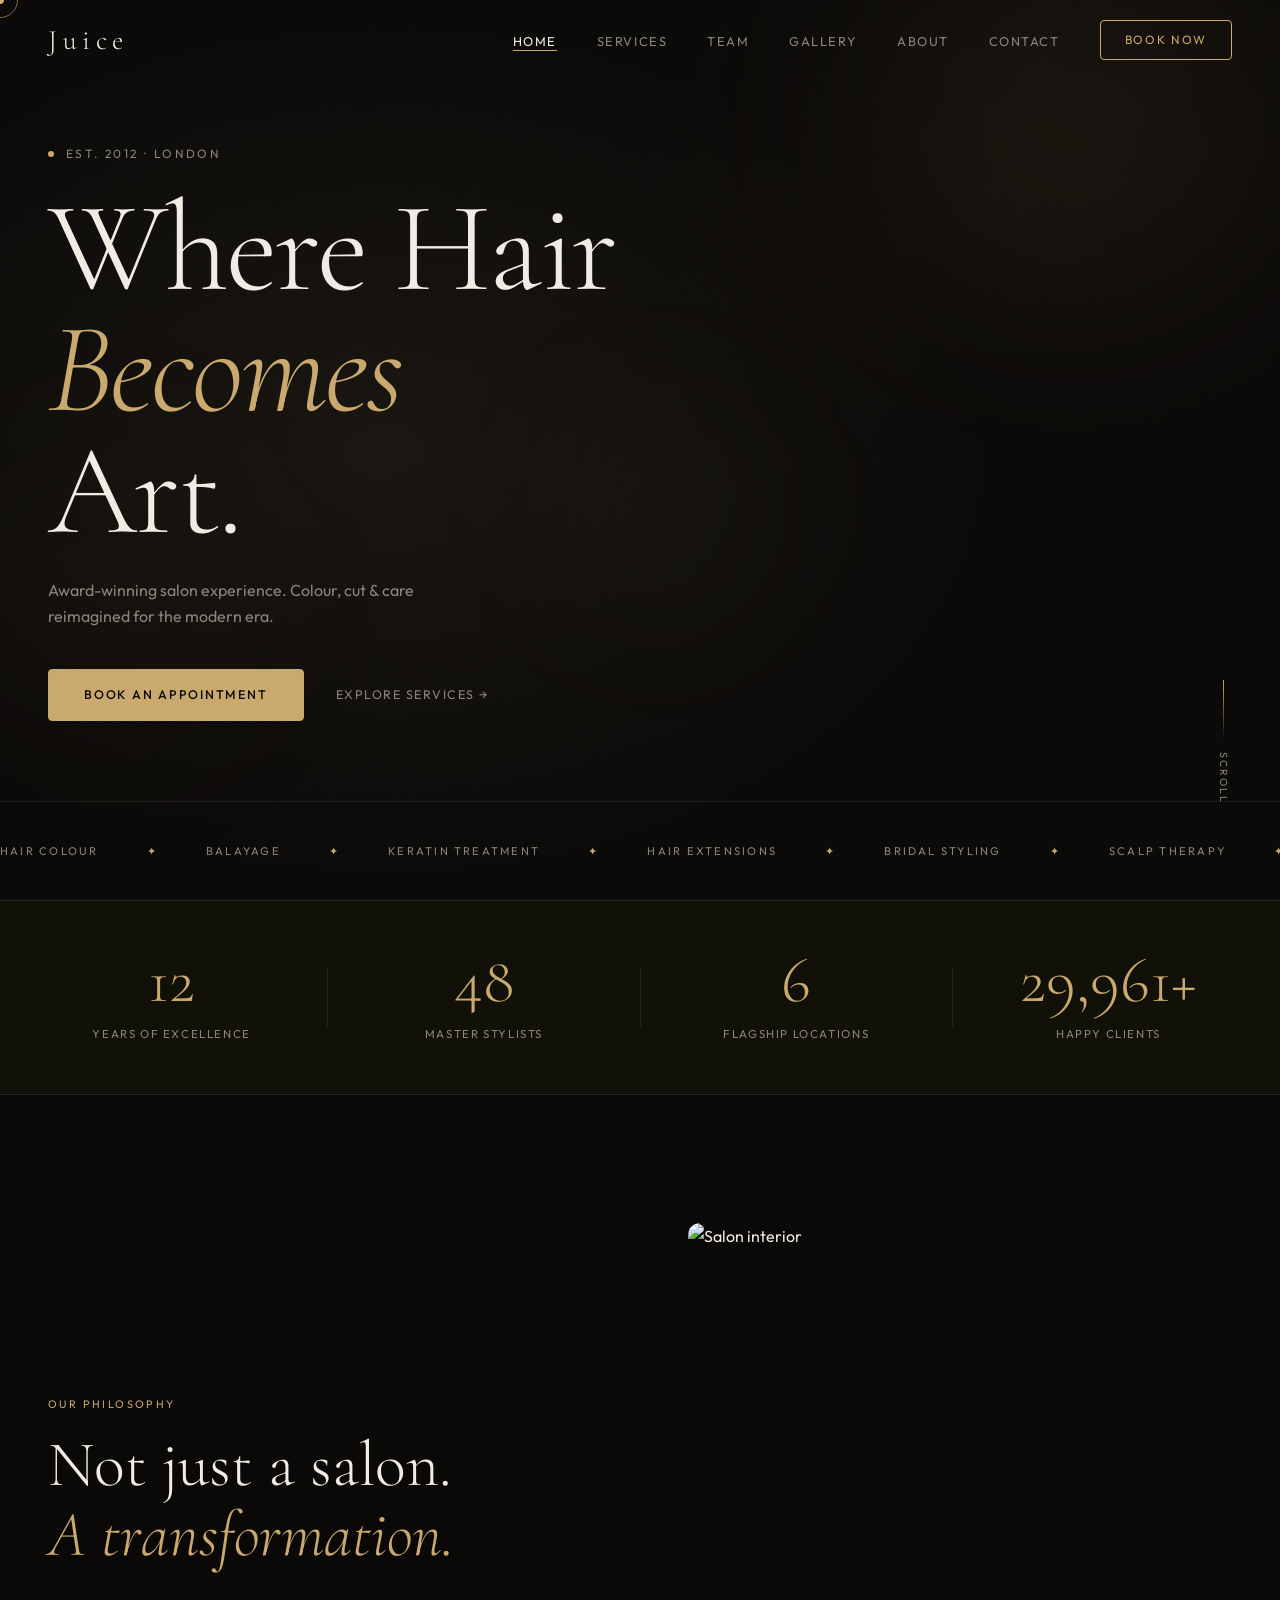
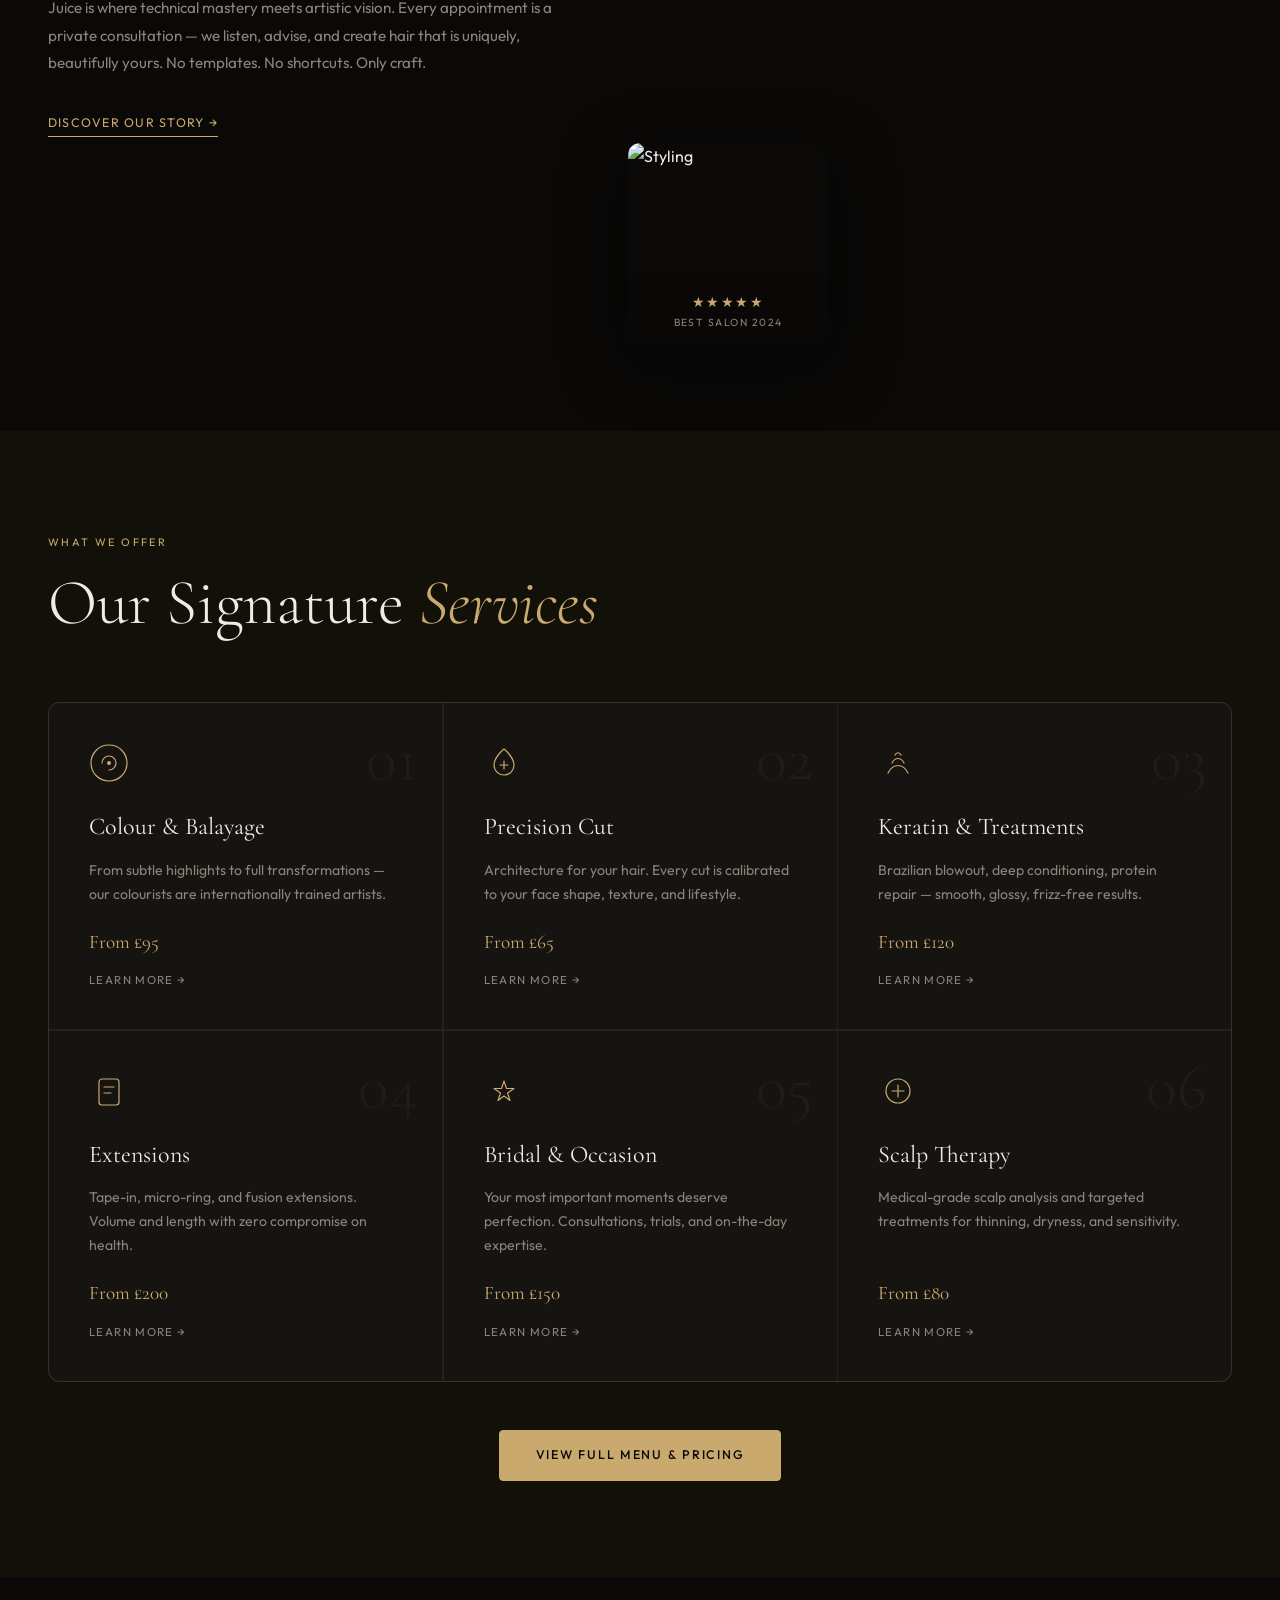
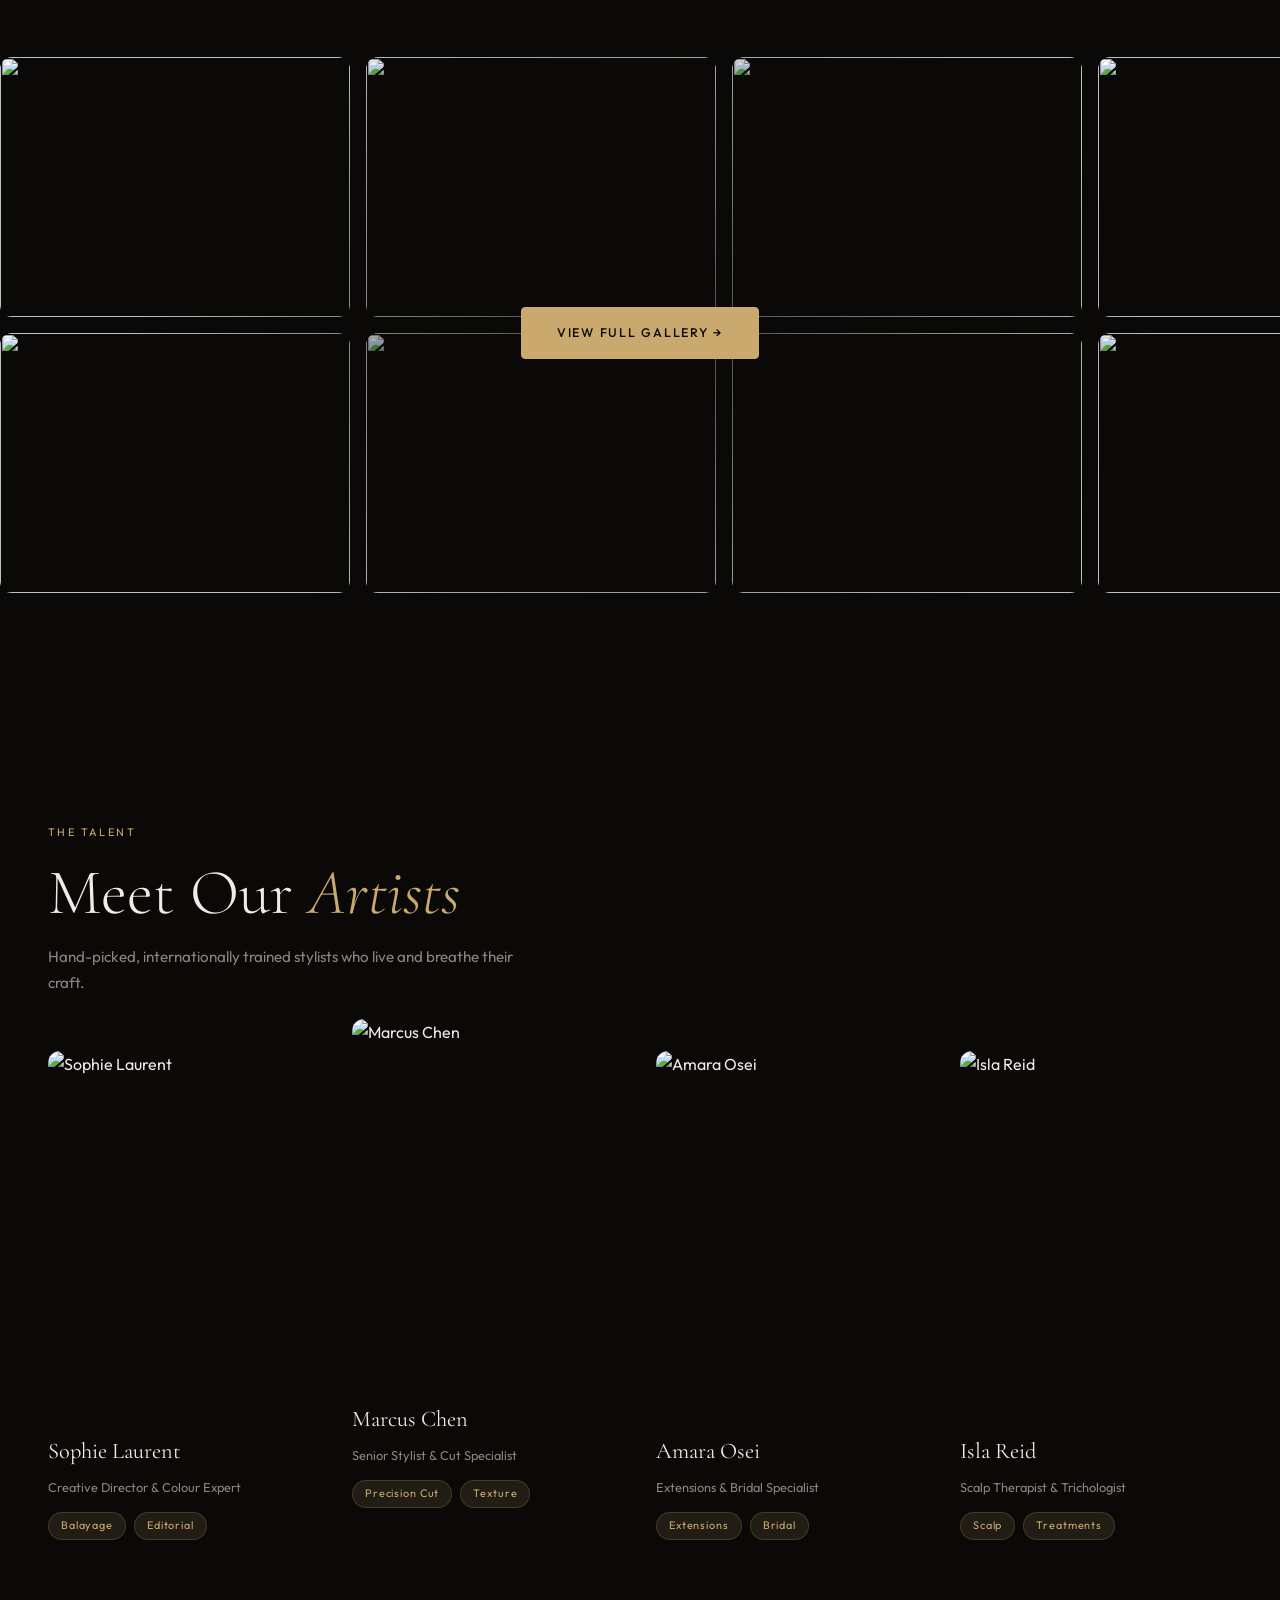
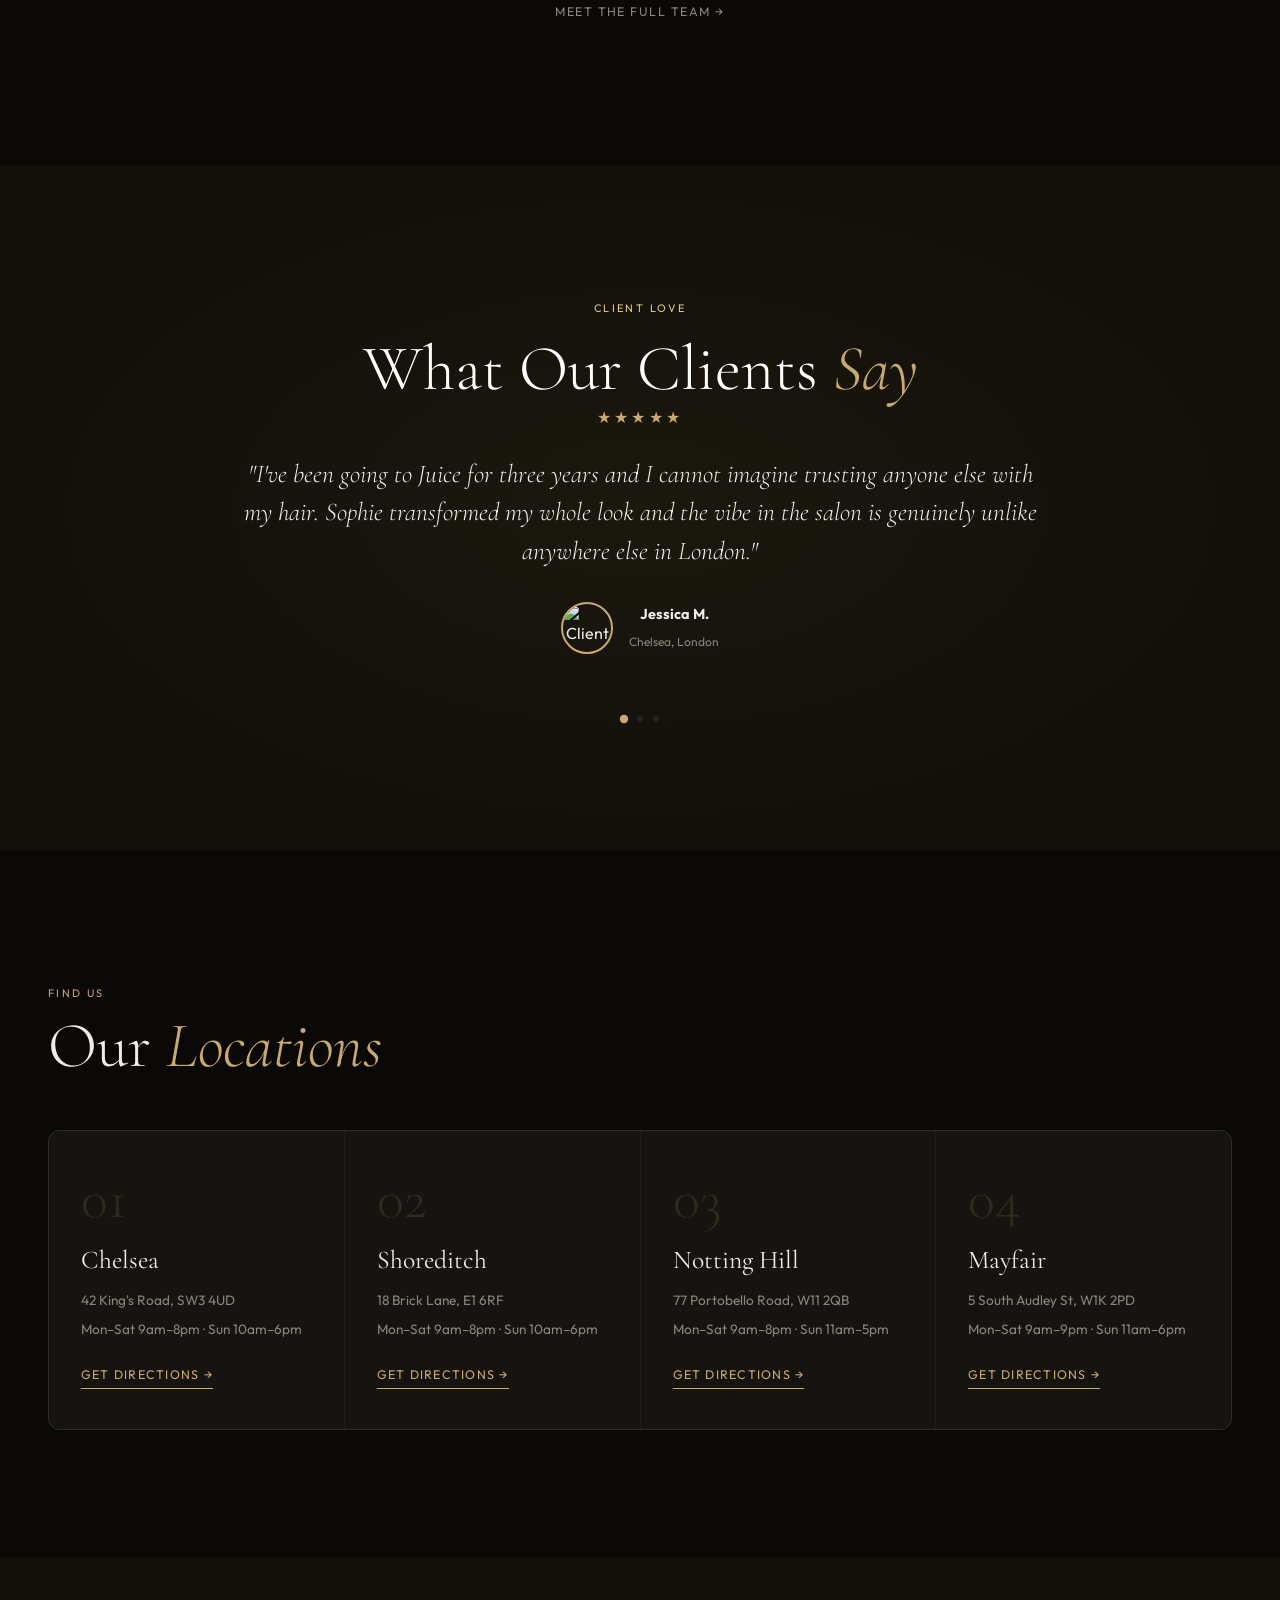
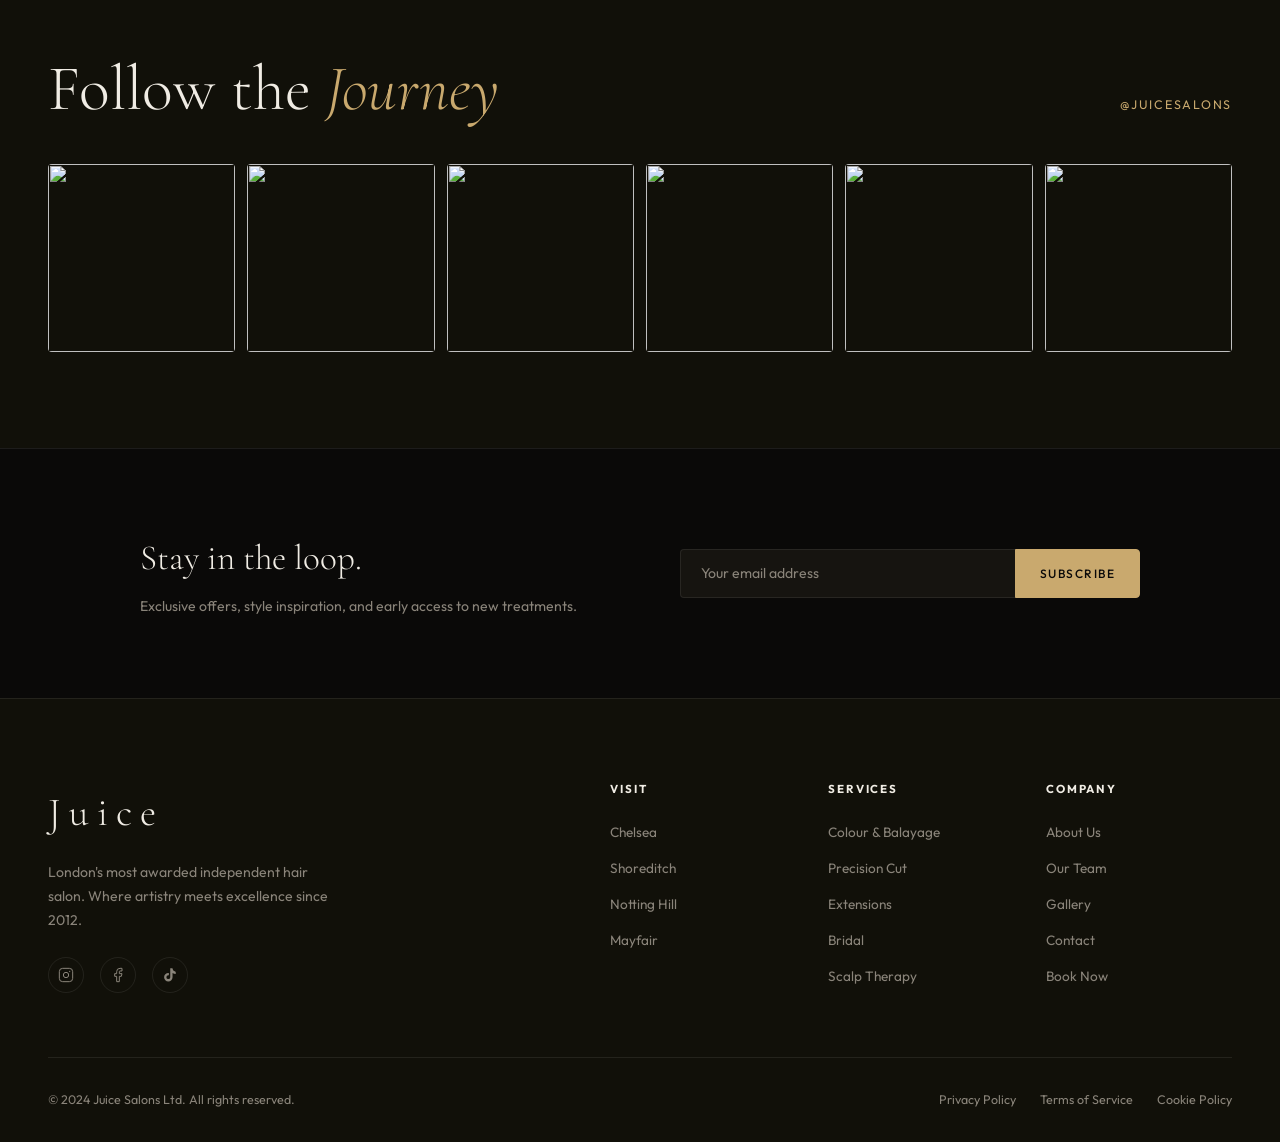
==== pages/Index.html @ b7be8efa "first commit" ====
<!DOCTYPE html>
<html lang="en">
<head>
  <meta charset="UTF-8" />
  <meta name="viewport" content="width=device-width, initial-scale=1.0" />
  <title>Juice — Luxury Hair & Beauty Salon</title>
  <link rel="stylesheet" href="css/style.css" />
  <link rel="preconnect" href="https://fonts.googleapis.com" />
  <link rel="preconnect" href="https://fonts.gstatic.com" crossorigin />
  <link href="https://fonts.googleapis.com/css2?family=Cormorant+Garamond:ital,wght@0,300;0,400;0,500;0,600;1,300;1,400&family=Outfit:wght@200;300;400;500;600&display=swap" rel="stylesheet" />
</head>
<body>

  <!-- CURSOR -->
  <div class="cursor" id="cursor"></div>
  <div class="cursor-follower" id="cursorFollower"></div>

  <!-- PRELOADER -->
  <div class="preloader" id="preloader">
    <div class="preloader-inner">
      <svg viewBox="0 0 200 60" class="preloader-logo">
        <text x="10" y="48" font-family="Cormorant Garamond" font-size="52" font-weight="300" fill="white">Juice</text>
      </svg>
      <div class="preloader-bar"><div class="preloader-fill" id="preloaderFill"></div></div>
    </div>
  </div>

  <!-- NAV -->
  <nav class="nav" id="nav">
    <a href="index.html" class="nav-logo">Juice</a>
    <ul class="nav-links">
      <li><a href="index.html" class="nav-link active">Home</a></li>
      <li><a href="pages/services.html" class="nav-link">Services</a></li>
      <li><a href="pages/team.html" class="nav-link">Team</a></li>
      <li><a href="pages/gallery.html" class="nav-link">Gallery</a></li>
      <li><a href="pages/about.html" class="nav-link">About</a></li>
      <li><a href="pages/contact.html" class="nav-link">Contact</a></li>
    </ul>
    <a href="pages/booking.html" class="nav-cta">Book Now</a>
    <button class="nav-burger" id="navBurger" aria-label="Menu">
      <span></span><span></span><span></span>
    </button>
  </nav>

  <!-- MOBILE MENU -->
  <div class="mobile-menu" id="mobileMenu">
    <div class="mobile-menu-inner">
      <ul>
        <li><a href="index.html">Home</a></li>
        <li><a href="pages/services.html">Services</a></li>
        <li><a href="pages/team.html">Team</a></li>
        <li><a href="pages/gallery.html">Gallery</a></li>
        <li><a href="pages/about.html">About</a></li>
        <li><a href="pages/contact.html">Contact</a></li>
        <li><a href="pages/booking.html" class="mobile-cta">Book Now</a></li>
      </ul>
      <div class="mobile-menu-footer">
        <p>@Juicesalons</p>
        <div class="mobile-socials">
          <a href="#">IG</a><a href="#">FB</a><a href="#">TK</a>
        </div>
      </div>
    </div>
  </div>

  <!-- HERO -->
  <section class="hero" id="hero">
    <div class="hero-bg">
      <div class="hero-gradient"></div>
      <div class="hero-grain"></div>
      <!-- Animated abstract shapes -->
      <div class="hero-shape s1"></div>
      <div class="hero-shape s2"></div>
      <div class="hero-shape s3"></div>
    </div>

    <div class="hero-content">
      <div class="hero-eyebrow">
        <span class="hero-dot"></span>
        <span>Est. 2012 · London</span>
      </div>
      <h1 class="hero-title">
        <span class="hero-line">Where Hair</span>
        <span class="hero-line italic">Becomes</span>
        <span class="hero-line">Art.</span>
      </h1>
      <p class="hero-sub">Award-winning salon experience. Colour, cut & care reimagined for the modern era.</p>
      <div class="hero-actions">
        <a href="pages/booking.html" class="btn-primary">Book an Appointment</a>
        <a href="pages/services.html" class="btn-ghost">Explore Services →</a>
      </div>
    </div>

    <div class="hero-ticker">
      <div class="ticker-track">
        <span>HAIR COLOUR</span><span class="ticker-dot">✦</span>
        <span>BALAYAGE</span><span class="ticker-dot">✦</span>
        <span>KERATIN TREATMENT</span><span class="ticker-dot">✦</span>
        <span>HAIR EXTENSIONS</span><span class="ticker-dot">✦</span>
        <span>BRIDAL STYLING</span><span class="ticker-dot">✦</span>
        <span>SCALP THERAPY</span><span class="ticker-dot">✦</span>
        <span>PRECISION CUT</span><span class="ticker-dot">✦</span>
        <span>HAIR COLOUR</span><span class="ticker-dot">✦</span>
        <span>BALAYAGE</span><span class="ticker-dot">✦</span>
        <span>KERATIN TREATMENT</span><span class="ticker-dot">✦</span>
        <span>HAIR EXTENSIONS</span><span class="ticker-dot">✦</span>
        <span>BRIDAL STYLING</span><span class="ticker-dot">✦</span>
        <span>SCALP THERAPY</span><span class="ticker-dot">✦</span>
        <span>PRECISION CUT</span><span class="ticker-dot">✦</span>
      </div>
    </div>

    <div class="hero-scroll-indicator">
      <div class="scroll-line"></div>
      <span>Scroll</span>
    </div>
  </section>

  <!-- INTRO STATS -->
  <section class="stats-band">
    <div class="stats-inner">
      <div class="stat-item">
        <span class="stat-num" data-target="12">0</span>
        <span class="stat-label">Years of Excellence</span>
      </div>
      <div class="stat-divider"></div>
      <div class="stat-item">
        <span class="stat-num" data-target="48">0</span>
        <span class="stat-label">Master Stylists</span>
      </div>
      <div class="stat-divider"></div>
      <div class="stat-item">
        <span class="stat-num" data-target="6">0</span>
        <span class="stat-label">Flagship Locations</span>
      </div>
      <div class="stat-divider"></div>
      <div class="stat-item">
        <span class="stat-num" data-target="30000">0</span>
        <span class="stat-label">Happy Clients</span>
      </div>
    </div>
  </section>

  <!-- ABOUT STRIP -->
  <section class="about-strip">
    <div class="about-strip-text">
      <div class="section-tag">Our Philosophy</div>
      <h2 class="section-title">Not just a salon.<br/><em>A transformation.</em></h2>
      <p>Juice is where technical mastery meets artistic vision. Every appointment is a private consultation — we listen, advise, and create hair that is uniquely, beautifully yours. No templates. No shortcuts. Only craft.</p>
      <a href="pages/about.html" class="btn-underline">Discover Our Story →</a>
    </div>
    <div class="about-strip-visual">
      <div class="about-image-main">
        <img src="https://images.unsplash.com/photo-1560066984-138dadb4c035?w=600&q=80" alt="Salon interior" />
      </div>
      <div class="about-image-float">
        <img src="https://images.unsplash.com/photo-1522337360788-8b13dee7a37e?w=300&q=80" alt="Styling" />
        <div class="about-badge">
          <span class="badge-num">★★★★★</span>
          <span class="badge-text">Best Salon 2024</span>
        </div>
      </div>
    </div>
  </section>

  <!-- SERVICES -->
  <section class="services-section" id="services">
    <div class="services-header">
      <div class="section-tag">What We Offer</div>
      <h2 class="section-title">Our Signature <em>Services</em></h2>
    </div>
    <div class="services-grid">
      <div class="service-card" data-index="01">
        <div class="service-icon">
          <svg viewBox="0 0 40 40" fill="none"><circle cx="20" cy="20" r="18" stroke="currentColor" stroke-width="1.2"/><path d="M13 20c0-3.866 3.134-7 7-7s7 3.134 7 7-3.134 7-7 7" stroke="currentColor" stroke-width="1.2" stroke-linecap="round"/><circle cx="20" cy="20" r="2" fill="currentColor"/></svg>
        </div>
        <h3>Colour & Balayage</h3>
        <p>From subtle highlights to full transformations — our colourists are internationally trained artists.</p>
        <div class="service-price">From £95</div>
        <a href="pages/services.html" class="service-link">Learn More →</a>
      </div>
      <div class="service-card" data-index="02">
        <div class="service-icon">
          <svg viewBox="0 0 40 40" fill="none"><path d="M20 6c0 0-10 8-10 16a10 10 0 0020 0C30 14 20 6 20 6z" stroke="currentColor" stroke-width="1.2" stroke-linejoin="round"/><path d="M20 18v8M16 22h8" stroke="currentColor" stroke-width="1.2" stroke-linecap="round"/></svg>
        </div>
        <h3>Precision Cut</h3>
        <p>Architecture for your hair. Every cut is calibrated to your face shape, texture, and lifestyle.</p>
        <div class="service-price">From £65</div>
        <a href="pages/services.html" class="service-link">Learn More →</a>
      </div>
      <div class="service-card" data-index="03">
        <div class="service-icon">
          <svg viewBox="0 0 40 40" fill="none"><path d="M10 30c5-10 15-10 20 0" stroke="currentColor" stroke-width="1.2" stroke-linecap="round"/><path d="M14 20c3-6 9-6 12 0" stroke="currentColor" stroke-width="1.2" stroke-linecap="round"/><path d="M17 12c1.5-3 4.5-3 6 0" stroke="currentColor" stroke-width="1.2" stroke-linecap="round"/></svg>
        </div>
        <h3>Keratin & Treatments</h3>
        <p>Brazilian blowout, deep conditioning, protein repair — smooth, glossy, frizz-free results.</p>
        <div class="service-price">From £120</div>
        <a href="pages/services.html" class="service-link">Learn More →</a>
      </div>
      <div class="service-card" data-index="04">
        <div class="service-icon">
          <svg viewBox="0 0 40 40" fill="none"><rect x="10" y="8" width="20" height="26" rx="3" stroke="currentColor" stroke-width="1.2"/><path d="M15 16h10M15 22h7" stroke="currentColor" stroke-width="1.2" stroke-linecap="round"/></svg>
        </div>
        <h3>Extensions</h3>
        <p>Tape-in, micro-ring, and fusion extensions. Volume and length with zero compromise on health.</p>
        <div class="service-price">From £200</div>
        <a href="pages/services.html" class="service-link">Learn More →</a>
      </div>
      <div class="service-card" data-index="05">
        <div class="service-icon">
          <svg viewBox="0 0 40 40" fill="none"><path d="M20 10l2.5 7.5H30l-6.5 4.5 2.5 7.5L20 25l-6 4.5 2.5-7.5L10 17.5h7.5z" stroke="currentColor" stroke-width="1.2" stroke-linejoin="round"/></svg>
        </div>
        <h3>Bridal & Occasion</h3>
        <p>Your most important moments deserve perfection. Consultations, trials, and on-the-day expertise.</p>
        <div class="service-price">From £150</div>
        <a href="pages/services.html" class="service-link">Learn More →</a>
      </div>
      <div class="service-card" data-index="06">
        <div class="service-icon">
          <svg viewBox="0 0 40 40" fill="none"><circle cx="20" cy="20" r="12" stroke="currentColor" stroke-width="1.2"/><path d="M20 14v12M14 20h12" stroke="currentColor" stroke-width="1.2" stroke-linecap="round"/></svg>
        </div>
        <h3>Scalp Therapy</h3>
        <p>Medical-grade scalp analysis and targeted treatments for thinning, dryness, and sensitivity.</p>
        <div class="service-price">From £80</div>
        <a href="pages/services.html" class="service-link">Learn More →</a>
      </div>
    </div>
    <div class="services-cta">
      <a href="pages/services.html" class="btn-primary">View Full Menu & Pricing</a>
    </div>
  </section>

  <!-- MARQUEE GALLERY -->
  <section class="gallery-marquee">
    <div class="marquee-row">
      <div class="marquee-track">
        <img src="https://images.unsplash.com/photo-1519699047748-de8e457a634e?w=400&q=80" alt="" />
        <img src="https://images.unsplash.com/photo-1487412947147-5cebf100ffc2?w=400&q=80" alt="" />
        <img src="https://images.unsplash.com/photo-1526045612212-70caf35c14df?w=400&q=80" alt="" />
        <img src="https://images.unsplash.com/photo-1600948836101-f9ffda59d250?w=400&q=80" alt="" />
        <img src="https://images.unsplash.com/photo-1562322140-8baeececf3df?w=400&q=80" alt="" />
        <img src="https://images.unsplash.com/photo-1521590832167-7bcbfaa6381f?w=400&q=80" alt="" />
        <!-- Duplicate -->
        <img src="https://images.unsplash.com/photo-1519699047748-de8e457a634e?w=400&q=80" alt="" />
        <img src="https://images.unsplash.com/photo-1487412947147-5cebf100ffc2?w=400&q=80" alt="" />
        <img src="https://images.unsplash.com/photo-1526045612212-70caf35c14df?w=400&q=80" alt="" />
        <img src="https://images.unsplash.com/photo-1600948836101-f9ffda59d250?w=400&q=80" alt="" />
        <img src="https://images.unsplash.com/photo-1562322140-8baeececf3df?w=400&q=80" alt="" />
        <img src="https://images.unsplash.com/photo-1521590832167-7bcbfaa6381f?w=400&q=80" alt="" />
      </div>
    </div>
    <div class="marquee-row reverse">
      <div class="marquee-track">
        <img src="https://images.unsplash.com/photo-1595476108010-b4d1f102b1b1?w=400&q=80" alt="" />
        <img src="https://images.unsplash.com/photo-1588776814546-1ffcf47267a5?w=400&q=80" alt="" />
        <img src="https://images.unsplash.com/photo-1583954239851-a851f81a5b38?w=400&q=80" alt="" />
        <img src="https://images.unsplash.com/photo-1610992015732-2449b76344bc?w=400&q=80" alt="" />
        <img src="https://images.unsplash.com/photo-1560066984-138dadb4c035?w=400&q=80" alt="" />
        <img src="https://images.unsplash.com/photo-1522337360788-8b13dee7a37e?w=400&q=80" alt="" />
        <!-- Duplicate -->
        <img src="https://images.unsplash.com/photo-1595476108010-b4d1f102b1b1?w=400&q=80" alt="" />
        <img src="https://images.unsplash.com/photo-1588776814546-1ffcf47267a5?w=400&q=80" alt="" />
        <img src="https://images.unsplash.com/photo-1583954239851-a851f81a5b38?w=400&q=80" alt="" />
        <img src="https://images.unsplash.com/photo-1610992015732-2449b76344bc?w=400&q=80" alt="" />
        <img src="https://images.unsplash.com/photo-1560066984-138dadb4c035?w=400&q=80" alt="" />
        <img src="https://images.unsplash.com/photo-1522337360788-8b13dee7a37e?w=400&q=80" alt="" />
      </div>
    </div>
    <div class="gallery-overlay-text">
      <a href="pages/gallery.html" class="btn-primary">View Full Gallery →</a>
    </div>
  </section>

  <!-- TEAM PREVIEW -->
  <section class="team-section">
    <div class="team-header">
      <div class="section-tag">The Talent</div>
      <h2 class="section-title">Meet Our <em>Artists</em></h2>
      <p class="section-sub">Hand-picked, internationally trained stylists who live and breathe their craft.</p>
    </div>
    <div class="team-grid">
      <div class="team-card">
        <div class="team-img-wrap">
          <img src="https://images.unsplash.com/photo-1573496359142-b8d87734a5a2?w=400&q=80" alt="Sophie Laurent" />
          <div class="team-hover">
            <a href="pages/booking.html?stylist=sophie" class="btn-sm">Book Sophie</a>
          </div>
        </div>
        <div class="team-info">
          <h3>Sophie Laurent</h3>
          <span>Creative Director & Colour Expert</span>
          <div class="team-tags"><span>Balayage</span><span>Editorial</span></div>
        </div>
      </div>
      <div class="team-card featured">
        <div class="team-img-wrap">
          <img src="https://images.unsplash.com/photo-1580489944761-15a19d654956?w=400&q=80" alt="Marcus Chen" />
          <div class="team-hover">
            <a href="pages/booking.html?stylist=marcus" class="btn-sm">Book Marcus</a>
          </div>
        </div>
        <div class="team-info">
          <h3>Marcus Chen</h3>
          <span>Senior Stylist & Cut Specialist</span>
          <div class="team-tags"><span>Precision Cut</span><span>Texture</span></div>
        </div>
      </div>
      <div class="team-card">
        <div class="team-img-wrap">
          <img src="https://images.unsplash.com/photo-1567532939604-b6b5b0db2604?w=400&q=80" alt="Amara Osei" />
          <div class="team-hover">
            <a href="pages/booking.html?stylist=amara" class="btn-sm">Book Amara</a>
          </div>
        </div>
        <div class="team-info">
          <h3>Amara Osei</h3>
          <span>Extensions & Bridal Specialist</span>
          <div class="team-tags"><span>Extensions</span><span>Bridal</span></div>
        </div>
      </div>
      <div class="team-card">
        <div class="team-img-wrap">
          <img src="https://images.unsplash.com/photo-1508214751196-bcfd4ca60f91?w=400&q=80" alt="Isla Reid" />
          <div class="team-hover">
            <a href="pages/booking.html?stylist=isla" class="btn-sm">Book Isla</a>
          </div>
        </div>
        <div class="team-info">
          <h3>Isla Reid</h3>
          <span>Scalp Therapist & Trichologist</span>
          <div class="team-tags"><span>Scalp</span><span>Treatments</span></div>
        </div>
      </div>
    </div>
    <div class="team-cta">
      <a href="pages/team.html" class="btn-ghost">Meet the Full Team →</a>
    </div>
  </section>

  <!-- TESTIMONIALS -->
  <section class="testimonials-section">
    <div class="testimonials-bg"></div>
    <div class="testimonials-inner">
      <div class="section-tag light">Client Love</div>
      <h2 class="section-title light">What Our Clients <em>Say</em></h2>
      <div class="testimonials-slider" id="testimonialsSlider">
        <div class="testimonial-slide active">
          <div class="testimonial-stars">★★★★★</div>
          <p class="testimonial-text">"I've been going to Juice for three years and I cannot imagine trusting anyone else with my hair. Sophie transformed my whole look and the vibe in the salon is genuinely unlike anywhere else in London."</p>
          <div class="testimonial-author">
            <img src="https://images.unsplash.com/photo-1438761681033-6461ffad8d80?w=80&q=80" alt="Client" />
            <div>
              <strong>Jessica M.</strong>
              <span>Chelsea, London</span>
            </div>
          </div>
        </div>
        <div class="testimonial-slide">
          <div class="testimonial-stars">★★★★★</div>
          <p class="testimonial-text">"The balayage Marcus gave me was the exact vision I had in my head. He was so attentive and explained every step. The result is just stunning — I get compliments every single week."</p>
          <div class="testimonial-author">
            <img src="https://images.unsplash.com/photo-1544005313-94ddf0286df2?w=80&q=80" alt="Client" />
            <div>
              <strong>Rachel T.</strong>
              <span>Shoreditch, London</span>
            </div>
          </div>
        </div>
        <div class="testimonial-slide">
          <div class="testimonial-stars">★★★★★</div>
          <p class="testimonial-text">"Amara did my bridal hair for my wedding last spring. Every single person asked who did my hair. She's an absolute genius and made me feel completely at ease on the most important day of my life."</p>
          <div class="testimonial-author">
            <img src="https://images.unsplash.com/photo-1531746020798-e6953c6e8e04?w=80&q=80" alt="Client" />
            <div>
              <strong>Emily K.</strong>
              <span>Notting Hill, London</span>
            </div>
          </div>
        </div>
      </div>
      <div class="testimonial-dots">
        <span class="dot active" data-index="0"></span>
        <span class="dot" data-index="1"></span>
        <span class="dot" data-index="2"></span>
      </div>
    </div>
  </section>

  <!-- LOCATIONS -->
  <section class="locations-section">
    <div class="section-tag">Find Us</div>
    <h2 class="section-title">Our <em>Locations</em></h2>
    <div class="locations-grid">
      <div class="location-card">
        <div class="location-num">01</div>
        <h3>Chelsea</h3>
        <p>42 King's Road, SW3 4UD</p>
        <p class="location-hours">Mon–Sat 9am–8pm · Sun 10am–6pm</p>
        <a href="pages/contact.html#chelsea" class="btn-underline">Get Directions →</a>
      </div>
      <div class="location-card">
        <div class="location-num">02</div>
        <h3>Shoreditch</h3>
        <p>18 Brick Lane, E1 6RF</p>
        <p class="location-hours">Mon–Sat 9am–8pm · Sun 10am–6pm</p>
        <a href="pages/contact.html#shoreditch" class="btn-underline">Get Directions →</a>
      </div>
      <div class="location-card">
        <div class="location-num">03</div>
        <h3>Notting Hill</h3>
        <p>77 Portobello Road, W11 2QB</p>
        <p class="location-hours">Mon–Sat 9am–8pm · Sun 11am–5pm</p>
        <a href="pages/contact.html#nhill" class="btn-underline">Get Directions →</a>
      </div>
      <div class="location-card">
        <div class="location-num">04</div>
        <h3>Mayfair</h3>
        <p>5 South Audley St, W1K 2PD</p>
        <p class="location-hours">Mon–Sat 9am–9pm · Sun 11am–6pm</p>
        <a href="pages/contact.html#mayfair" class="btn-underline">Get Directions →</a>
      </div>
    </div>
  </section>

  <!-- INSTAGRAM -->
  <section class="instagram-section">
    <div class="instagram-header">
      <h2 class="section-title">Follow the <em>Journey</em></h2>
      <a href="https://instagram.com" target="_blank" class="insta-handle">@Juicesalons</a>
    </div>
    <div class="insta-grid">
      <div class="insta-item"><img src="https://images.unsplash.com/photo-1519699047748-de8e457a634e?w=400&q=80" alt="" /><div class="insta-overlay"><span>♥ 2.4k</span></div></div>
      <div class="insta-item"><img src="https://images.unsplash.com/photo-1560066984-138dadb4c035?w=400&q=80" alt="" /><div class="insta-overlay"><span>♥ 1.8k</span></div></div>
      <div class="insta-item"><img src="https://images.unsplash.com/photo-1595476108010-b4d1f102b1b1?w=400&q=80" alt="" /><div class="insta-overlay"><span>♥ 3.1k</span></div></div>
      <div class="insta-item"><img src="https://images.unsplash.com/photo-1583954239851-a851f81a5b38?w=400&q=80" alt="" /><div class="insta-overlay"><span>♥ 2.9k</span></div></div>
      <div class="insta-item"><img src="https://images.unsplash.com/photo-1526045612212-70caf35c14df?w=400&q=80" alt="" /><div class="insta-overlay"><span>♥ 1.6k</span></div></div>
      <div class="insta-item"><img src="https://images.unsplash.com/photo-1522337360788-8b13dee7a37e?w=400&q=80" alt="" /><div class="insta-overlay"><span>♥ 4.2k</span></div></div>
    </div>
  </section>

  <!-- NEWSLETTER -->
  <section class="newsletter-section">
    <div class="newsletter-inner">
      <div class="newsletter-text">
        <h2>Stay in the loop.</h2>
        <p>Exclusive offers, style inspiration, and early access to new treatments.</p>
      </div>
      <form class="newsletter-form" id="newsletterForm">
        <input type="email" placeholder="Your email address" required />
        <button type="submit">Subscribe</button>
      </form>
    </div>
  </section>

  <!-- FOOTER -->
  <footer class="footer">
    <div class="footer-top">
      <div class="footer-brand">
        <div class="footer-logo">Juice</div>
        <p>London's most awarded independent hair salon. Where artistry meets excellence since 2012.</p>
        <div class="footer-socials">
          <a href="#" aria-label="Instagram">
            <svg viewBox="0 0 24 24" fill="none" stroke="currentColor" stroke-width="1.5"><rect x="2" y="2" width="20" height="20" rx="5" ry="5"/><circle cx="12" cy="12" r="4"/><circle cx="17.5" cy="6.5" r="1" fill="currentColor" stroke="none"/></svg>
          </a>
          <a href="#" aria-label="Facebook">
            <svg viewBox="0 0 24 24" fill="none" stroke="currentColor" stroke-width="1.5"><path d="M18 2h-3a5 5 0 00-5 5v3H7v4h3v8h4v-8h3l1-4h-4V7a1 1 0 011-1h3z"/></svg>
          </a>
          <a href="#" aria-label="TikTok">
            <svg viewBox="0 0 24 24" fill="currentColor"><path d="M19.59 6.69a4.83 4.83 0 01-3.77-4.25V2h-3.45v13.67a2.89 2.89 0 01-2.88 2.5 2.89 2.89 0 01-2.89-2.89 2.89 2.89 0 012.89-2.89c.28 0 .54.04.79.1V9.01a6.33 6.33 0 00-.79-.05 6.34 6.34 0 00-6.34 6.34 6.34 6.34 0 006.34 6.34 6.34 6.34 0 006.33-6.34V9.07a8.16 8.16 0 004.77 1.52v-3.4a4.85 4.85 0 01-1-.5z"/></svg>
          </a>
        </div>
      </div>
      <div class="footer-nav">
        <div class="footer-nav-col">
          <h4>Visit</h4>
          <ul>
            <li><a href="pages/contact.html#chelsea">Chelsea</a></li>
            <li><a href="pages/contact.html#shoreditch">Shoreditch</a></li>
            <li><a href="pages/contact.html#nhill">Notting Hill</a></li>
            <li><a href="pages/contact.html#mayfair">Mayfair</a></li>
          </ul>
        </div>
        <div class="footer-nav-col">
          <h4>Services</h4>
          <ul>
            <li><a href="pages/services.html">Colour & Balayage</a></li>
            <li><a href="pages/services.html">Precision Cut</a></li>
            <li><a href="pages/services.html">Extensions</a></li>
            <li><a href="pages/services.html">Bridal</a></li>
            <li><a href="pages/services.html">Scalp Therapy</a></li>
          </ul>
        </div>
        <div class="footer-nav-col">
          <h4>Company</h4>
          <ul>
            <li><a href="pages/about.html">About Us</a></li>
            <li><a href="pages/team.html">Our Team</a></li>
            <li><a href="pages/gallery.html">Gallery</a></li>
            <li><a href="pages/contact.html">Contact</a></li>
            <li><a href="pages/booking.html">Book Now</a></li>
          </ul>
        </div>
      </div>
    </div>
    <div class="footer-bottom">
      <p>© 2024 Juice Salons Ltd. All rights reserved.</p>
      <div class="footer-legal">
        <a href="#">Privacy Policy</a>
        <a href="#">Terms of Service</a>
        <a href="#">Cookie Policy</a>
      </div>
    </div>
  </footer>

  <script src="js/main.js"></script>
</body>
</html>
---- pages/css/style.css ----
/* ============================================================
   JUICE SALON — MAIN STYLESHEET
   Design: Dark luxury editorial with warm amber accents
   Fonts: Cormorant Garamond (display) + Outfit (body)
   ============================================================ */

/* ——— RESET & BASE ——— */
*, *::before, *::after { box-sizing: border-box; margin: 0; padding: 0; }

:root {
  --c-bg: #0a0908;
  --c-surface: #111009;
  --c-card: #161410;
  --c-border: rgba(255,255,255,0.08);
  --c-text: #f0ece4;
  --c-muted: #8a847a;
  --c-accent: #c9a96e;
  --c-accent-light: #e8c98a;
  --c-accent-pale: rgba(201,169,110,0.12);
  --c-white: #ffffff;
  --font-display: 'Cormorant Garamond', Georgia, serif;
  --font-body: 'Outfit', sans-serif;
  --nav-h: 80px;
  --radius: 4px;
  --radius-lg: 12px;
  --transition: 0.35s cubic-bezier(0.4,0,0.2,1);
  --transition-slow: 0.65s cubic-bezier(0.4,0,0.2,1);
}

html { scroll-behavior: smooth; }

body {
  background: var(--c-bg);
  color: var(--c-text);
  font-family: var(--font-body);
  font-size: 16px;
  line-height: 1.65;
  overflow-x: hidden;
  cursor: none;
}

img { display: block; width: 100%; object-fit: cover; }
a { color: inherit; text-decoration: none; }
ul { list-style: none; }

/* ——— SCROLLBAR ——— */
::-webkit-scrollbar { width: 4px; }
::-webkit-scrollbar-track { background: var(--c-bg); }
::-webkit-scrollbar-thumb { background: var(--c-accent); border-radius: 2px; }

/* ——— CUSTOM CURSOR ——— */
.cursor {
  width: 8px; height: 8px;
  background: var(--c-accent);
  border-radius: 50%;
  position: fixed;
  top: 0; left: 0;
  pointer-events: none;
  z-index: 9999;
  transform: translate(-50%, -50%);
  transition: transform 0.1s, width 0.3s, height 0.3s, background 0.3s;
  mix-blend-mode: screen;
}
.cursor-follower {
  width: 36px; height: 36px;
  border: 1px solid var(--c-accent);
  border-radius: 50%;
  position: fixed;
  top: 0; left: 0;
  pointer-events: none;
  z-index: 9998;
  transform: translate(-50%, -50%);
  transition: transform 0.18s cubic-bezier(0.4,0,0.2,1), opacity 0.3s;
  opacity: 0.6;
}
.cursor.hover { width: 14px; height: 14px; background: var(--c-accent-light); }
.cursor-follower.hover { width: 56px; height: 56px; opacity: 0.3; }

/* ——— PRELOADER ——— */
.preloader {
  position: fixed; inset: 0;
  background: var(--c-bg);
  z-index: 10000;
  display: flex; align-items: center; justify-content: center;
  transition: opacity 0.6s ease, visibility 0.6s ease;
}
.preloader.hidden { opacity: 0; visibility: hidden; pointer-events: none; }
.preloader-inner { text-align: center; }
.preloader-logo { width: 220px; height: auto; margin-bottom: 2rem; }
.preloader-bar {
  width: 200px; height: 1px;
  background: rgba(255,255,255,0.1);
  margin: 0 auto;
  overflow: hidden;
}
.preloader-fill {
  height: 100%; width: 0%;
  background: var(--c-accent);
  transition: width 0.05s linear;
}

/* ——— NAVIGATION ——— */
.nav {
  position: fixed; top: 0; left: 0; right: 0;
  height: var(--nav-h);
  display: flex; align-items: center;
  padding: 0 3rem;
  z-index: 1000;
  transition: background var(--transition), backdrop-filter var(--transition), border-bottom var(--transition);
}
.nav.scrolled {
  background: rgba(10,9,8,0.92);
  backdrop-filter: blur(20px);
  border-bottom: 1px solid var(--c-border);
}
.nav-logo {
  font-family: var(--font-display);
  font-size: 1.75rem;
  font-weight: 300;
  letter-spacing: 0.2em;
  color: var(--c-text);
  margin-right: auto;
  transition: color var(--transition);
}
.nav-logo:hover { color: var(--c-accent); }
.nav-links {
  display: flex; gap: 2.5rem;
  margin-right: 2.5rem;
}
.nav-link {
  font-size: 0.8rem;
  letter-spacing: 0.12em;
  text-transform: uppercase;
  color: var(--c-muted);
  transition: color var(--transition);
  position: relative;
}
.nav-link::after {
  content: '';
  position: absolute; bottom: -2px; left: 0;
  width: 0; height: 1px;
  background: var(--c-accent);
  transition: width var(--transition);
}
.nav-link:hover, .nav-link.active { color: var(--c-text); }
.nav-link:hover::after, .nav-link.active::after { width: 100%; }
.nav-cta {
  font-size: 0.75rem;
  letter-spacing: 0.14em;
  text-transform: uppercase;
  padding: 0.6rem 1.5rem;
  border: 1px solid var(--c-accent);
  color: var(--c-accent);
  border-radius: var(--radius);
  transition: background var(--transition), color var(--transition);
}
.nav-cta:hover { background: var(--c-accent); color: var(--c-bg); }
.nav-burger {
  display: none; flex-direction: column; gap: 5px;
  background: none; border: none; cursor: none;
  padding: 4px;
}
.nav-burger span {
  display: block; width: 24px; height: 1px;
  background: var(--c-text);
  transition: transform var(--transition), opacity var(--transition);
}

/* ——— MOBILE MENU ——— */
.mobile-menu {
  position: fixed; inset: 0;
  background: var(--c-bg);
  z-index: 999;
  display: flex; align-items: center; justify-content: center;
  opacity: 0; visibility: hidden;
  transition: opacity var(--transition-slow), visibility var(--transition-slow);
}
.mobile-menu.open { opacity: 1; visibility: visible; }
.mobile-menu-inner { text-align: center; }
.mobile-menu ul { display: flex; flex-direction: column; gap: 1.5rem; margin-bottom: 3rem; }
.mobile-menu a {
  font-family: var(--font-display);
  font-size: 2.5rem;
  font-weight: 300;
  letter-spacing: 0.05em;
  color: var(--c-text);
  transition: color var(--transition);
}
.mobile-menu a:hover { color: var(--c-accent); }
.mobile-cta { color: var(--c-accent) !important; }
.mobile-menu-footer { display: flex; flex-direction: column; align-items: center; gap: 0.75rem; }
.mobile-menu-footer p { font-size: 0.8rem; color: var(--c-muted); letter-spacing: 0.1em; }
.mobile-socials { display: flex; gap: 1.5rem; }
.mobile-socials a { font-size: 0.75rem; letter-spacing: 0.12em; color: var(--c-muted); transition: color var(--transition); }
.mobile-socials a:hover { color: var(--c-accent); }

/* ——— HERO ——— */
.hero {
  position: relative;
  min-height: 100vh;
  display: flex; flex-direction: column;
  justify-content: center;
  overflow: hidden;
  padding-top: var(--nav-h);
}
.hero-bg {
  position: absolute; inset: 0;
  z-index: 0;
}
.hero-gradient {
  position: absolute; inset: 0;
  background: radial-gradient(ellipse 80% 80% at 30% 50%, rgba(201,169,110,0.08) 0%, transparent 60%),
              radial-gradient(ellipse 60% 60% at 80% 20%, rgba(120,80,40,0.06) 0%, transparent 50%);
}
.hero-grain {
  position: absolute; inset: 0;
  background-image: url("data:image/svg+xml,%3Csvg viewBox='0 0 256 256' xmlns='http://www.w3.org/2000/svg'%3E%3Cfilter id='noise'%3E%3CfeTurbulence type='fractalNoise' baseFrequency='0.9' numOctaves='4' stitchTiles='stitch'/%3E%3C/filter%3E%3Crect width='100%25' height='100%25' filter='url(%23noise)' opacity='0.03'/%3E%3C/svg%3E");
  background-repeat: repeat;
  background-size: 200px;
  opacity: 0.5;
  pointer-events: none;
}
.hero-shape {
  position: absolute;
  border-radius: 50%;
  filter: blur(80px);
  pointer-events: none;
}
.hero-shape.s1 {
  width: 600px; height: 600px;
  background: radial-gradient(circle, rgba(201,169,110,0.07) 0%, transparent 70%);
  top: -200px; right: -100px;
  animation: floatShape 12s ease-in-out infinite;
}
.hero-shape.s2 {
  width: 400px; height: 400px;
  background: radial-gradient(circle, rgba(100,70,30,0.08) 0%, transparent 70%);
  bottom: 100px; left: -100px;
  animation: floatShape 16s ease-in-out infinite reverse;
}
.hero-shape.s3 {
  width: 300px; height: 300px;
  background: radial-gradient(circle, rgba(201,169,110,0.05) 0%, transparent 70%);
  top: 40%; left: 40%;
  animation: floatShape 20s ease-in-out infinite;
}
@keyframes floatShape {
  0%, 100% { transform: translate(0,0); }
  33% { transform: translate(30px, -20px); }
  66% { transform: translate(-20px, 30px); }
}

.hero-content {
  position: relative; z-index: 1;
  padding: 0 3rem;
  max-width: 900px;
  margin-top: 4rem;
}
.hero-eyebrow {
  display: flex; align-items: center; gap: 0.75rem;
  margin-bottom: 1.5rem;
  font-size: 0.75rem;
  letter-spacing: 0.2em;
  text-transform: uppercase;
  color: var(--c-muted);
  opacity: 0;
  animation: fadeInUp 0.8s 0.5s forwards;
}
.hero-dot {
  width: 6px; height: 6px;
  background: var(--c-accent);
  border-radius: 50%;
  display: inline-block;
}
.hero-title {
  font-family: var(--font-display);
  font-size: clamp(4rem, 10vw, 9rem);
  font-weight: 300;
  line-height: 0.95;
  letter-spacing: -0.02em;
  color: var(--c-text);
}
.hero-line {
  display: block;
  opacity: 0;
  transform: translateY(40px);
}
.hero-line:nth-child(1) { animation: fadeInUp 0.9s 0.7s forwards; }
.hero-line:nth-child(2) { animation: fadeInUp 0.9s 0.9s forwards; }
.hero-line:nth-child(3) { animation: fadeInUp 0.9s 1.1s forwards; }
.hero-line.italic { font-style: italic; color: var(--c-accent); }

.hero-sub {
  margin-top: 1.5rem;
  font-size: 1rem;
  color: var(--c-muted);
  max-width: 440px;
  opacity: 0;
  animation: fadeInUp 0.8s 1.3s forwards;
}
.hero-actions {
  display: flex; align-items: center; gap: 2rem;
  margin-top: 2.5rem;
  opacity: 0;
  animation: fadeInUp 0.8s 1.5s forwards;
}

/* ——— BUTTONS ——— */
.btn-primary {
  display: inline-block;
  padding: 0.9rem 2.2rem;
  background: var(--c-accent);
  color: var(--c-bg);
  font-size: 0.78rem;
  letter-spacing: 0.14em;
  text-transform: uppercase;
  font-weight: 500;
  border-radius: var(--radius);
  border: 1px solid var(--c-accent);
  transition: background var(--transition), color var(--transition), transform var(--transition);
}
.btn-primary:hover { background: var(--c-accent-light); border-color: var(--c-accent-light); transform: translateY(-2px); }
.btn-ghost {
  display: inline-block;
  padding: 0.9rem 0;
  font-size: 0.78rem;
  letter-spacing: 0.12em;
  text-transform: uppercase;
  color: var(--c-muted);
  transition: color var(--transition);
}
.btn-ghost:hover { color: var(--c-text); }
.btn-underline {
  display: inline-block;
  font-size: 0.78rem;
  letter-spacing: 0.1em;
  text-transform: uppercase;
  color: var(--c-accent);
  border-bottom: 1px solid var(--c-accent);
  padding-bottom: 2px;
  transition: opacity var(--transition);
}
.btn-underline:hover { opacity: 0.7; }
.btn-sm {
  display: inline-block;
  padding: 0.5rem 1.2rem;
  background: var(--c-accent);
  color: var(--c-bg);
  font-size: 0.72rem;
  letter-spacing: 0.12em;
  text-transform: uppercase;
  border-radius: var(--radius);
  font-weight: 500;
  transition: background var(--transition);
}
.btn-sm:hover { background: var(--c-accent-light); }

/* ——— HERO TICKER ——— */
.hero-ticker {
  position: relative; z-index: 1;
  margin-top: auto;
  padding: 2.5rem 0;
  overflow: hidden;
  border-top: 1px solid var(--c-border);
}
.ticker-track {
  display: flex; gap: 3rem;
  white-space: nowrap;
  animation: ticker 25s linear infinite;
  font-size: 0.7rem;
  letter-spacing: 0.2em;
  text-transform: uppercase;
  color: var(--c-muted);
}
.ticker-dot { color: var(--c-accent); }
@keyframes ticker { from { transform: translateX(0); } to { transform: translateX(-50%); } }

.hero-scroll-indicator {
  position: absolute;
  right: 3rem; bottom: 6rem;
  display: flex; flex-direction: column; align-items: center; gap: 0.75rem;
  z-index: 1;
  opacity: 0;
  animation: fadeIn 1s 2s forwards;
}
.scroll-line {
  width: 1px; height: 60px;
  background: linear-gradient(to bottom, var(--c-accent), transparent);
  animation: scrollPulse 2s ease-in-out infinite;
}
.hero-scroll-indicator span {
  font-size: 0.65rem;
  letter-spacing: 0.2em;
  text-transform: uppercase;
  color: var(--c-muted);
  writing-mode: vertical-rl;
}
@keyframes scrollPulse {
  0%, 100% { opacity: 0.4; transform: scaleY(1); }
  50% { opacity: 1; transform: scaleY(1.1); }
}

/* ——— ANIMATIONS ——— */
@keyframes fadeInUp {
  from { opacity: 0; transform: translateY(30px); }
  to { opacity: 1; transform: translateY(0); }
}
@keyframes fadeIn {
  from { opacity: 0; } to { opacity: 1; }
}

/* ——— SECTION SHARED ——— */
.section-tag {
  display: inline-block;
  font-size: 0.68rem;
  letter-spacing: 0.22em;
  text-transform: uppercase;
  color: var(--c-accent);
  margin-bottom: 1rem;
}
.section-tag.light { color: var(--c-accent-light); }
.section-title {
  font-family: var(--font-display);
  font-size: clamp(2.2rem, 5vw, 4rem);
  font-weight: 300;
  line-height: 1.1;
  color: var(--c-text);
}
.section-title em { font-style: italic; color: var(--c-accent); }
.section-title.light { color: var(--c-white); }
.section-sub {
  margin-top: 1rem;
  color: var(--c-muted);
  font-size: 0.95rem;
  max-width: 500px;
}

/* ——— STATS BAND ——— */
.stats-band {
  border-top: 1px solid var(--c-border);
  border-bottom: 1px solid var(--c-border);
  padding: 3rem 3rem;
  background: var(--c-surface);
}
.stats-inner {
  max-width: 1200px;
  margin: 0 auto;
  display: flex; align-items: center; justify-content: space-between;
  gap: 2rem;
}
.stat-item { text-align: center; flex: 1; }
.stat-num {
  display: block;
  font-family: var(--font-display);
  font-size: clamp(2.5rem, 5vw, 4rem);
  font-weight: 300;
  color: var(--c-accent);
  line-height: 1;
  margin-bottom: 0.4rem;
}
.stat-label {
  font-size: 0.72rem;
  letter-spacing: 0.14em;
  text-transform: uppercase;
  color: var(--c-muted);
}
.stat-divider { width: 1px; height: 60px; background: var(--c-border); }

/* ——— ABOUT STRIP ——— */
.about-strip {
  max-width: 1300px;
  margin: 0 auto;
  padding: 8rem 3rem;
  display: grid;
  grid-template-columns: 1fr 1fr;
  gap: 6rem;
  align-items: center;
}
.about-strip-text h2 { margin-bottom: 1.5rem; }
.about-strip-text p {
  color: var(--c-muted);
  font-size: 0.95rem;
  line-height: 1.8;
  margin-bottom: 2rem;
}
.about-strip-visual {
  position: relative;
}
.about-image-main {
  border-radius: var(--radius-lg);
  overflow: hidden;
  aspect-ratio: 4/5;
  position: relative;
}
.about-image-main img { height: 100%; transition: transform 0.8s ease; }
.about-image-main:hover img { transform: scale(1.04); }
.about-image-float {
  position: absolute;
  bottom: -40px; left: -60px;
  width: 200px;
  border-radius: var(--radius-lg);
  overflow: hidden;
  box-shadow: 0 20px 60px rgba(0,0,0,0.5);
}
.about-image-float img { height: 200px; }
.about-badge {
  position: absolute;
  bottom: 0; left: 0; right: 0;
  background: rgba(10,9,8,0.85);
  backdrop-filter: blur(10px);
  padding: 0.75rem;
  text-align: center;
}
.badge-num { display: block; color: var(--c-accent); font-size: 0.85rem; letter-spacing: 0.1em; }
.badge-text { display: block; font-size: 0.65rem; letter-spacing: 0.14em; text-transform: uppercase; color: var(--c-muted); }

/* ——— SERVICES ——— */
.services-section {
  padding: 6rem 3rem;
  background: var(--c-surface);
}
.services-header {
  max-width: 1300px;
  margin: 0 auto 4rem;
}
.services-grid {
  max-width: 1300px;
  margin: 0 auto;
  display: grid;
  grid-template-columns: repeat(3, 1fr);
  gap: 1.5px;
  background: var(--c-border);
  border: 1px solid var(--c-border);
  border-radius: var(--radius-lg);
  overflow: hidden;
}
.service-card {
  background: var(--c-card);
  padding: 2.5rem;
  position: relative;
  transition: background var(--transition);
  display: flex; flex-direction: column;
}
.service-card:hover { background: rgba(201,169,110,0.06); }
.service-card::before {
  content: attr(data-index);
  position: absolute;
  top: 1.5rem; right: 1.5rem;
  font-family: var(--font-display);
  font-size: 4rem;
  font-weight: 300;
  color: rgba(255,255,255,0.04);
  line-height: 1;
  pointer-events: none;
}
.service-icon {
  width: 40px; height: 40px;
  color: var(--c-accent);
  margin-bottom: 1.5rem;
}
.service-card h3 {
  font-family: var(--font-display);
  font-size: 1.5rem;
  font-weight: 400;
  margin-bottom: 0.75rem;
  color: var(--c-text);
}
.service-card p { font-size: 0.88rem; color: var(--c-muted); line-height: 1.7; flex: 1; }
.service-price {
  margin-top: 1.25rem;
  font-family: var(--font-display);
  font-size: 1.2rem;
  color: var(--c-accent);
}
.service-link {
  display: inline-block;
  margin-top: 0.75rem;
  font-size: 0.72rem;
  letter-spacing: 0.12em;
  text-transform: uppercase;
  color: var(--c-muted);
  transition: color var(--transition);
}
.service-link:hover { color: var(--c-accent); }
.services-cta { max-width: 1300px; margin: 3rem auto 0; text-align: center; }

/* ——— GALLERY MARQUEE ——— */
.gallery-marquee {
  padding: 5rem 0;
  overflow: hidden;
  position: relative;
}
.marquee-row { overflow: hidden; margin-bottom: 1rem; }
.marquee-track {
  display: flex; gap: 1rem;
  width: max-content;
  animation: marqueeScroll 30s linear infinite;
}
.marquee-row.reverse .marquee-track { animation-direction: reverse; }
.marquee-track img {
  width: 350px;
  height: 260px;
  border-radius: var(--radius-lg);
  flex-shrink: 0;
  object-fit: cover;
  transition: transform 0.5s ease;
}
.marquee-track img:hover { transform: scale(1.04); }
@keyframes marqueeScroll { from { transform: translateX(0); } to { transform: translateX(-50%); } }

.gallery-overlay-text {
  position: absolute;
  inset: 0;
  display: flex;
  align-items: center;
  justify-content: center;
  background: radial-gradient(ellipse 40% 50% at center, rgba(10,9,8,0.7) 0%, transparent 100%);
  pointer-events: none;
}
.gallery-overlay-text a { pointer-events: all; }

/* ——— TEAM ——— */
.team-section {
  padding: 8rem 3rem;
  max-width: 1300px;
  margin: 0 auto;
}
.team-header { margin-bottom: 3.5rem; }
.team-grid {
  display: grid;
  grid-template-columns: repeat(4, 1fr);
  gap: 2rem;
}
.team-card { cursor: none; }
.team-img-wrap {
  position: relative;
  border-radius: var(--radius-lg);
  overflow: hidden;
  aspect-ratio: 3/4;
  margin-bottom: 1.25rem;
}
.team-img-wrap img { height: 100%; transition: transform 0.6s ease; }
.team-card:hover .team-img-wrap img { transform: scale(1.06); }
.team-hover {
  position: absolute; inset: 0;
  background: rgba(10,9,8,0.5);
  display: flex; align-items: flex-end; justify-content: center;
  padding-bottom: 1.5rem;
  opacity: 0;
  transition: opacity var(--transition);
}
.team-card:hover .team-hover { opacity: 1; }
.team-card.featured .team-img-wrap { margin-top: -2rem; }
.team-info h3 {
  font-family: var(--font-display);
  font-size: 1.4rem;
  font-weight: 400;
  margin-bottom: 0.2rem;
}
.team-info span { font-size: 0.8rem; color: var(--c-muted); }
.team-tags {
  display: flex; gap: 0.5rem;
  margin-top: 0.75rem;
  flex-wrap: wrap;
}
.team-tags span {
  padding: 0.25rem 0.75rem;
  background: var(--c-accent-pale);
  border: 1px solid rgba(201,169,110,0.2);
  border-radius: 100px;
  font-size: 0.68rem;
  letter-spacing: 0.08em;
  color: var(--c-accent);
}
.team-cta { text-align: center; margin-top: 3rem; }

/* ——— TESTIMONIALS ——— */
.testimonials-section {
  position: relative;
  padding: 8rem 3rem;
  text-align: center;
  background: var(--c-surface);
  overflow: hidden;
}
.testimonials-bg {
  position: absolute; inset: 0;
  background: radial-gradient(ellipse 70% 70% at center, rgba(201,169,110,0.05) 0%, transparent 70%);
  pointer-events: none;
}
.testimonials-inner { position: relative; z-index: 1; max-width: 800px; margin: 0 auto; }
.testimonials-slider { position: relative; min-height: 280px; }
.testimonial-slide {
  position: absolute; inset: 0;
  opacity: 0; transform: translateX(30px);
  transition: opacity 0.5s ease, transform 0.5s ease;
  pointer-events: none;
  display: flex; flex-direction: column; align-items: center;
}
.testimonial-slide.active {
  opacity: 1; transform: translateX(0);
  position: relative;
  pointer-events: all;
}
.testimonial-stars {
  color: var(--c-accent);
  font-size: 1rem;
  letter-spacing: 0.2em;
  margin-bottom: 1.5rem;
}
.testimonial-text {
  font-family: var(--font-display);
  font-size: clamp(1.2rem, 2.5vw, 1.6rem);
  font-weight: 300;
  font-style: italic;
  line-height: 1.5;
  color: var(--c-text);
  margin-bottom: 2rem;
}
.testimonial-author {
  display: flex; align-items: center; gap: 1rem;
}
.testimonial-author img {
  width: 52px; height: 52px;
  border-radius: 50%;
  object-fit: cover;
  border: 2px solid var(--c-accent);
}
.testimonial-author strong { display: block; font-size: 0.9rem; color: var(--c-text); }
.testimonial-author span { font-size: 0.75rem; color: var(--c-muted); }
.testimonial-dots {
  display: flex; justify-content: center; gap: 0.6rem;
  margin-top: 2rem;
}
.dot {
  width: 6px; height: 6px;
  border-radius: 50%;
  background: var(--c-border);
  cursor: none;
  transition: background var(--transition), transform var(--transition);
}
.dot.active { background: var(--c-accent); transform: scale(1.4); }

/* ——— LOCATIONS ——— */
.locations-section {
  padding: 8rem 3rem;
  max-width: 1300px;
  margin: 0 auto;
}
.locations-section .section-tag, .locations-section .section-title { margin-bottom: 0.5rem; }
.locations-section .section-title { margin-bottom: 3rem; }
.locations-grid {
  display: grid;
  grid-template-columns: repeat(4, 1fr);
  gap: 1px;
  background: var(--c-border);
  border: 1px solid var(--c-border);
  border-radius: var(--radius-lg);
  overflow: hidden;
}
.location-card {
  background: var(--c-card);
  padding: 2.5rem 2rem;
  transition: background var(--transition);
}
.location-card:hover { background: var(--c-accent-pale); }
.location-num {
  font-family: var(--font-display);
  font-size: 3.5rem;
  font-weight: 300;
  color: rgba(201,169,110,0.15);
  line-height: 1;
  margin-bottom: 0.75rem;
}
.location-card h3 {
  font-family: var(--font-display);
  font-size: 1.6rem;
  font-weight: 400;
  margin-bottom: 0.5rem;
}
.location-card p { font-size: 0.85rem; color: var(--c-muted); }
.location-hours { margin: 0.4rem 0 1.25rem; }

/* ——— INSTAGRAM ——— */
.instagram-section {
  padding: 6rem 3rem;
  background: var(--c-surface);
}
.instagram-header {
  max-width: 1300px;
  margin: 0 auto 2.5rem;
  display: flex;
  align-items: baseline;
  justify-content: space-between;
}
.insta-handle {
  font-size: 0.78rem;
  letter-spacing: 0.14em;
  text-transform: uppercase;
  color: var(--c-accent);
  transition: opacity var(--transition);
}
.insta-handle:hover { opacity: 0.7; }
.insta-grid {
  max-width: 1300px;
  margin: 0 auto;
  display: grid;
  grid-template-columns: repeat(6, 1fr);
  gap: 0.75rem;
}
.insta-item {
  position: relative;
  aspect-ratio: 1;
  border-radius: var(--radius);
  overflow: hidden;
  cursor: none;
}
.insta-item img { height: 100%; transition: transform 0.5s ease; }
.insta-item:hover img { transform: scale(1.08); }
.insta-overlay {
  position: absolute; inset: 0;
  background: rgba(10,9,8,0.5);
  display: flex; align-items: center; justify-content: center;
  opacity: 0;
  transition: opacity var(--transition);
}
.insta-item:hover .insta-overlay { opacity: 1; }
.insta-overlay span { font-size: 0.85rem; color: white; letter-spacing: 0.08em; }

/* ——— NEWSLETTER ——— */
.newsletter-section {
  padding: 5rem 3rem;
  border-top: 1px solid var(--c-border);
}
.newsletter-inner {
  max-width: 1000px;
  margin: 0 auto;
  display: flex;
  align-items: center;
  justify-content: space-between;
  gap: 3rem;
}
.newsletter-text h2 {
  font-family: var(--font-display);
  font-size: 2.2rem;
  font-weight: 300;
  color: var(--c-text);
  margin-bottom: 0.5rem;
}
.newsletter-text p { font-size: 0.88rem; color: var(--c-muted); }
.newsletter-form {
  display: flex;
  gap: 0;
  flex: 1;
  max-width: 460px;
}
.newsletter-form input {
  flex: 1;
  padding: 0.9rem 1.25rem;
  background: var(--c-card);
  border: 1px solid var(--c-border);
  border-right: none;
  border-radius: var(--radius) 0 0 var(--radius);
  color: var(--c-text);
  font-family: var(--font-body);
  font-size: 0.88rem;
  outline: none;
  transition: border-color var(--transition);
}
.newsletter-form input:focus { border-color: var(--c-accent); }
.newsletter-form input::placeholder { color: var(--c-muted); }
.newsletter-form button {
  padding: 0.9rem 1.5rem;
  background: var(--c-accent);
  color: var(--c-bg);
  border: 1px solid var(--c-accent);
  border-radius: 0 var(--radius) var(--radius) 0;
  font-family: var(--font-body);
  font-size: 0.75rem;
  letter-spacing: 0.12em;
  text-transform: uppercase;
  font-weight: 500;
  cursor: none;
  transition: background var(--transition);
}
.newsletter-form button:hover { background: var(--c-accent-light); }

/* ——— FOOTER ——— */
.footer {
  background: var(--c-surface);
  border-top: 1px solid var(--c-border);
  padding: 5rem 3rem 2rem;
}
.footer-top {
  max-width: 1300px;
  margin: 0 auto;
  display: grid;
  grid-template-columns: 1.5fr 2fr;
  gap: 6rem;
  padding-bottom: 4rem;
  border-bottom: 1px solid var(--c-border);
  margin-bottom: 2rem;
}
.footer-logo {
  font-family: var(--font-display);
  font-size: 2.5rem;
  font-weight: 300;
  letter-spacing: 0.2em;
  color: var(--c-text);
  margin-bottom: 1rem;
}
.footer-brand p { font-size: 0.88rem; color: var(--c-muted); max-width: 280px; line-height: 1.7; margin-bottom: 1.5rem; }
.footer-socials { display: flex; gap: 1rem; }
.footer-socials a {
  width: 36px; height: 36px;
  border: 1px solid var(--c-border);
  border-radius: 50%;
  display: flex; align-items: center; justify-content: center;
  color: var(--c-muted);
  transition: border-color var(--transition), color var(--transition);
}
.footer-socials a svg { width: 16px; height: 16px; }
.footer-socials a:hover { border-color: var(--c-accent); color: var(--c-accent); }
.footer-nav {
  display: grid;
  grid-template-columns: repeat(3, 1fr);
  gap: 2rem;
}
.footer-nav-col h4 {
  font-size: 0.72rem;
  letter-spacing: 0.16em;
  text-transform: uppercase;
  color: var(--c-text);
  margin-bottom: 1.25rem;
}
.footer-nav-col ul { display: flex; flex-direction: column; gap: 0.6rem; }
.footer-nav-col a { font-size: 0.85rem; color: var(--c-muted); transition: color var(--transition); }
.footer-nav-col a:hover { color: var(--c-accent); }
.footer-bottom {
  max-width: 1300px;
  margin: 0 auto;
  display: flex;
  align-items: center;
  justify-content: space-between;
}
.footer-bottom p { font-size: 0.78rem; color: var(--c-muted); }
.footer-legal { display: flex; gap: 1.5rem; }
.footer-legal a { font-size: 0.78rem; color: var(--c-muted); transition: color var(--transition); }
.footer-legal a:hover { color: var(--c-text); }

/* ——— SCROLL REVEAL ——— */
.reveal {
  opacity: 0;
  transform: translateY(30px);
  transition: opacity 0.7s ease, transform 0.7s ease;
}
.reveal.visible { opacity: 1; transform: translateY(0); }

/* ——— PAGE HERO (inner pages) ——— */
.page-hero {
  min-height: 50vh;
  display: flex; align-items: flex-end;
  padding: calc(var(--nav-h) + 4rem) 3rem 4rem;
  position: relative;
  overflow: hidden;
  border-bottom: 1px solid var(--c-border);
}
.page-hero-bg {
  position: absolute; inset: 0;
  background: radial-gradient(ellipse 80% 80% at 20% 60%, rgba(201,169,110,0.07) 0%, transparent 60%);
}
.page-hero-content { position: relative; z-index: 1; max-width: 1300px; margin: 0 auto; width: 100%; }
.page-hero h1 {
  font-family: var(--font-display);
  font-size: clamp(3rem, 7vw, 7rem);
  font-weight: 300;
  letter-spacing: -0.02em;
  line-height: 0.95;
}
.page-hero h1 em { font-style: italic; color: var(--c-accent); }

/* ——— RESPONSIVE ——— */
@media (max-width: 1100px) {
  .team-grid { grid-template-columns: repeat(2, 1fr); }
  .services-grid { grid-template-columns: repeat(2, 1fr); }
  .locations-grid { grid-template-columns: repeat(2, 1fr); }
  .insta-grid { grid-template-columns: repeat(3, 1fr); }
}
@media (max-width: 900px) {
  :root { --nav-h: 64px; }
  .nav-links, .nav-cta { display: none; }
  .nav-burger { display: flex; }
  .nav { padding: 0 1.5rem; }
  .hero-content { padding: 0 1.5rem; }
  .hero-actions { flex-direction: column; align-items: flex-start; gap: 1rem; }
  .about-strip { grid-template-columns: 1fr; gap: 3rem; padding: 5rem 1.5rem; }
  .about-image-float { display: none; }
  .stats-inner { flex-wrap: wrap; }
  .stat-divider { display: none; }
  .stat-item { flex: 0 0 calc(50% - 1rem); }
  .services-section { padding: 4rem 1.5rem; }
  .services-grid { grid-template-columns: 1fr; }
  .team-section { padding: 5rem 1.5rem; }
  .testimonials-section { padding: 5rem 1.5rem; }
  .locations-section { padding: 5rem 1.5rem; }
  .instagram-section { padding: 4rem 1.5rem; }
  .newsletter-inner { flex-direction: column; align-items: flex-start; gap: 2rem; }
  .newsletter-form { max-width: 100%; width: 100%; }
  .footer { padding: 4rem 1.5rem 2rem; }
  .footer-top { grid-template-columns: 1fr; gap: 3rem; }
  .footer-bottom { flex-direction: column; gap: 1rem; text-align: center; }
}
@media (max-width: 600px) {
  .hero-title { font-size: clamp(3rem, 15vw, 5rem); }
  .team-grid { grid-template-columns: repeat(2, 1fr); gap: 1rem; }
  .locations-grid { grid-template-columns: 1fr; }
  .insta-grid { grid-template-columns: repeat(2, 1fr); }
  .footer-nav { grid-template-columns: repeat(2, 1fr); }
  .instagram-header { flex-direction: column; gap: 0.5rem; }
  .stats-band { padding: 2rem 1.5rem; }
}
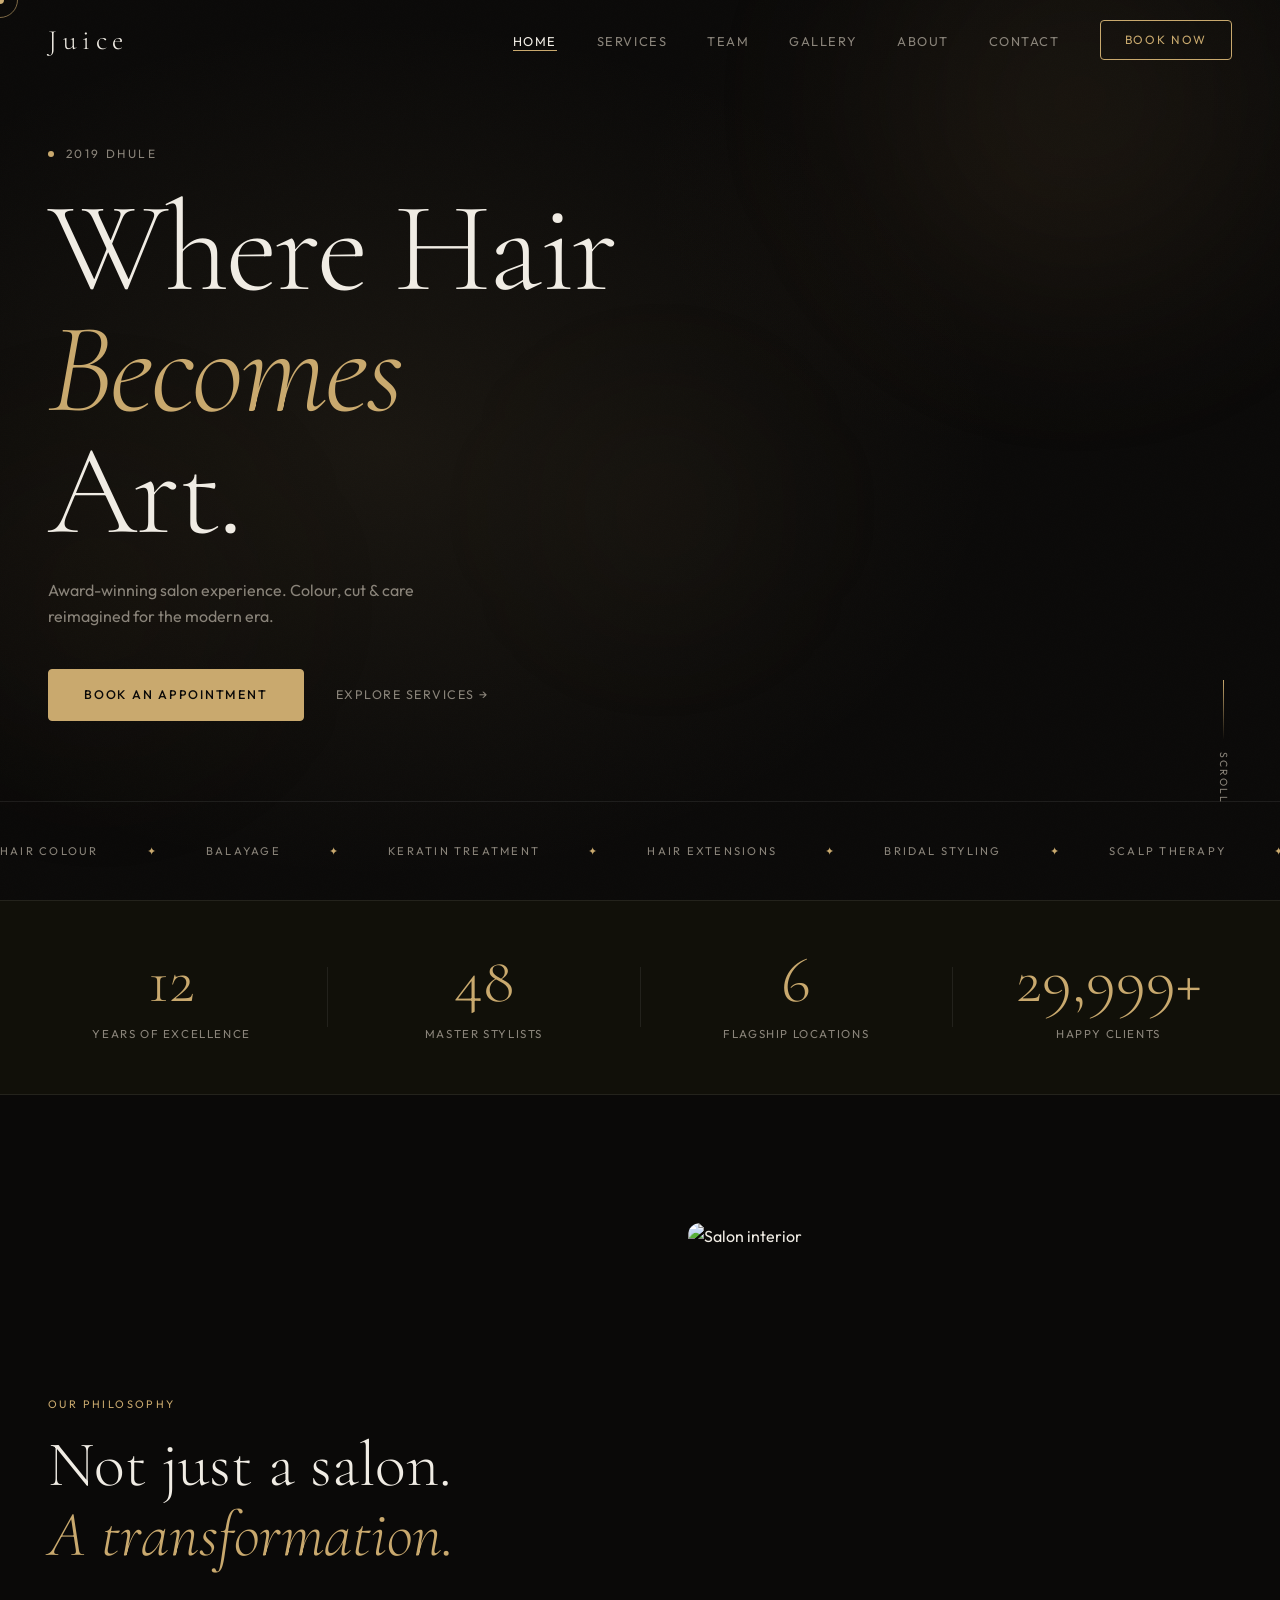
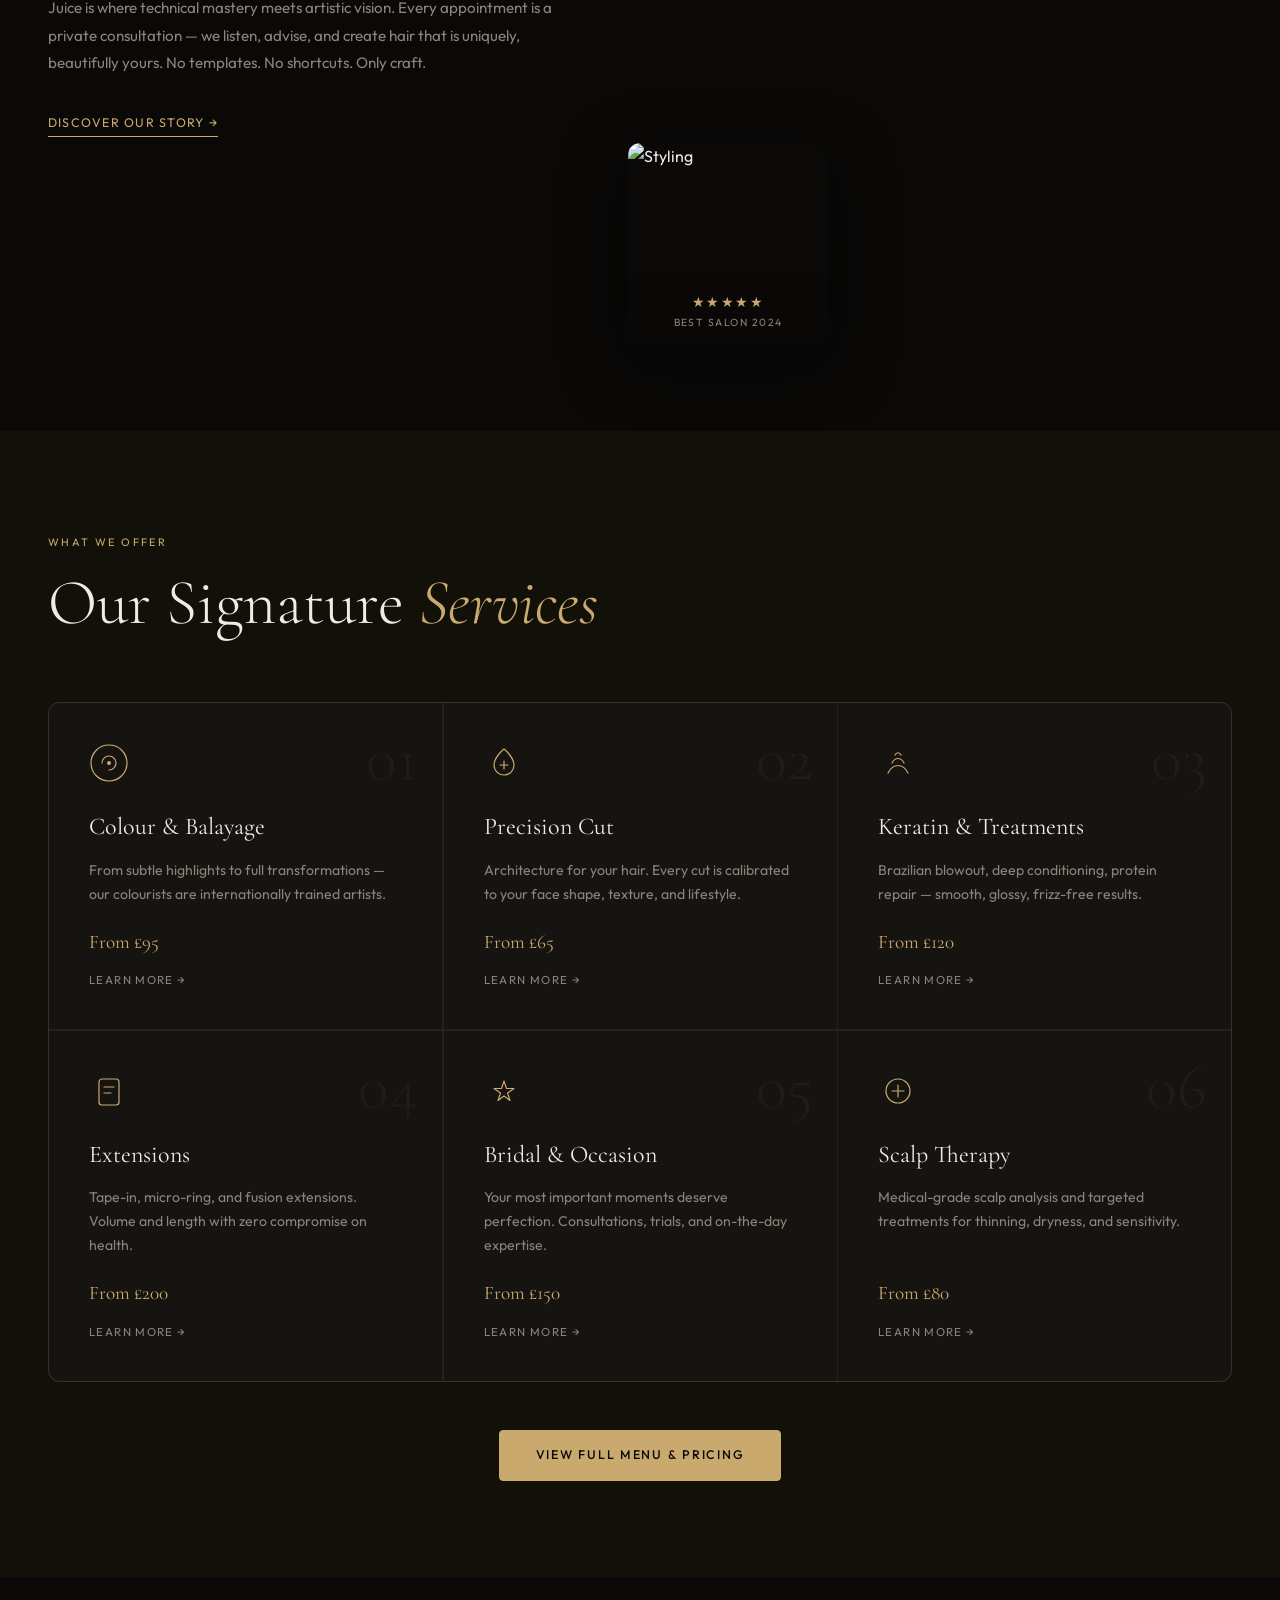
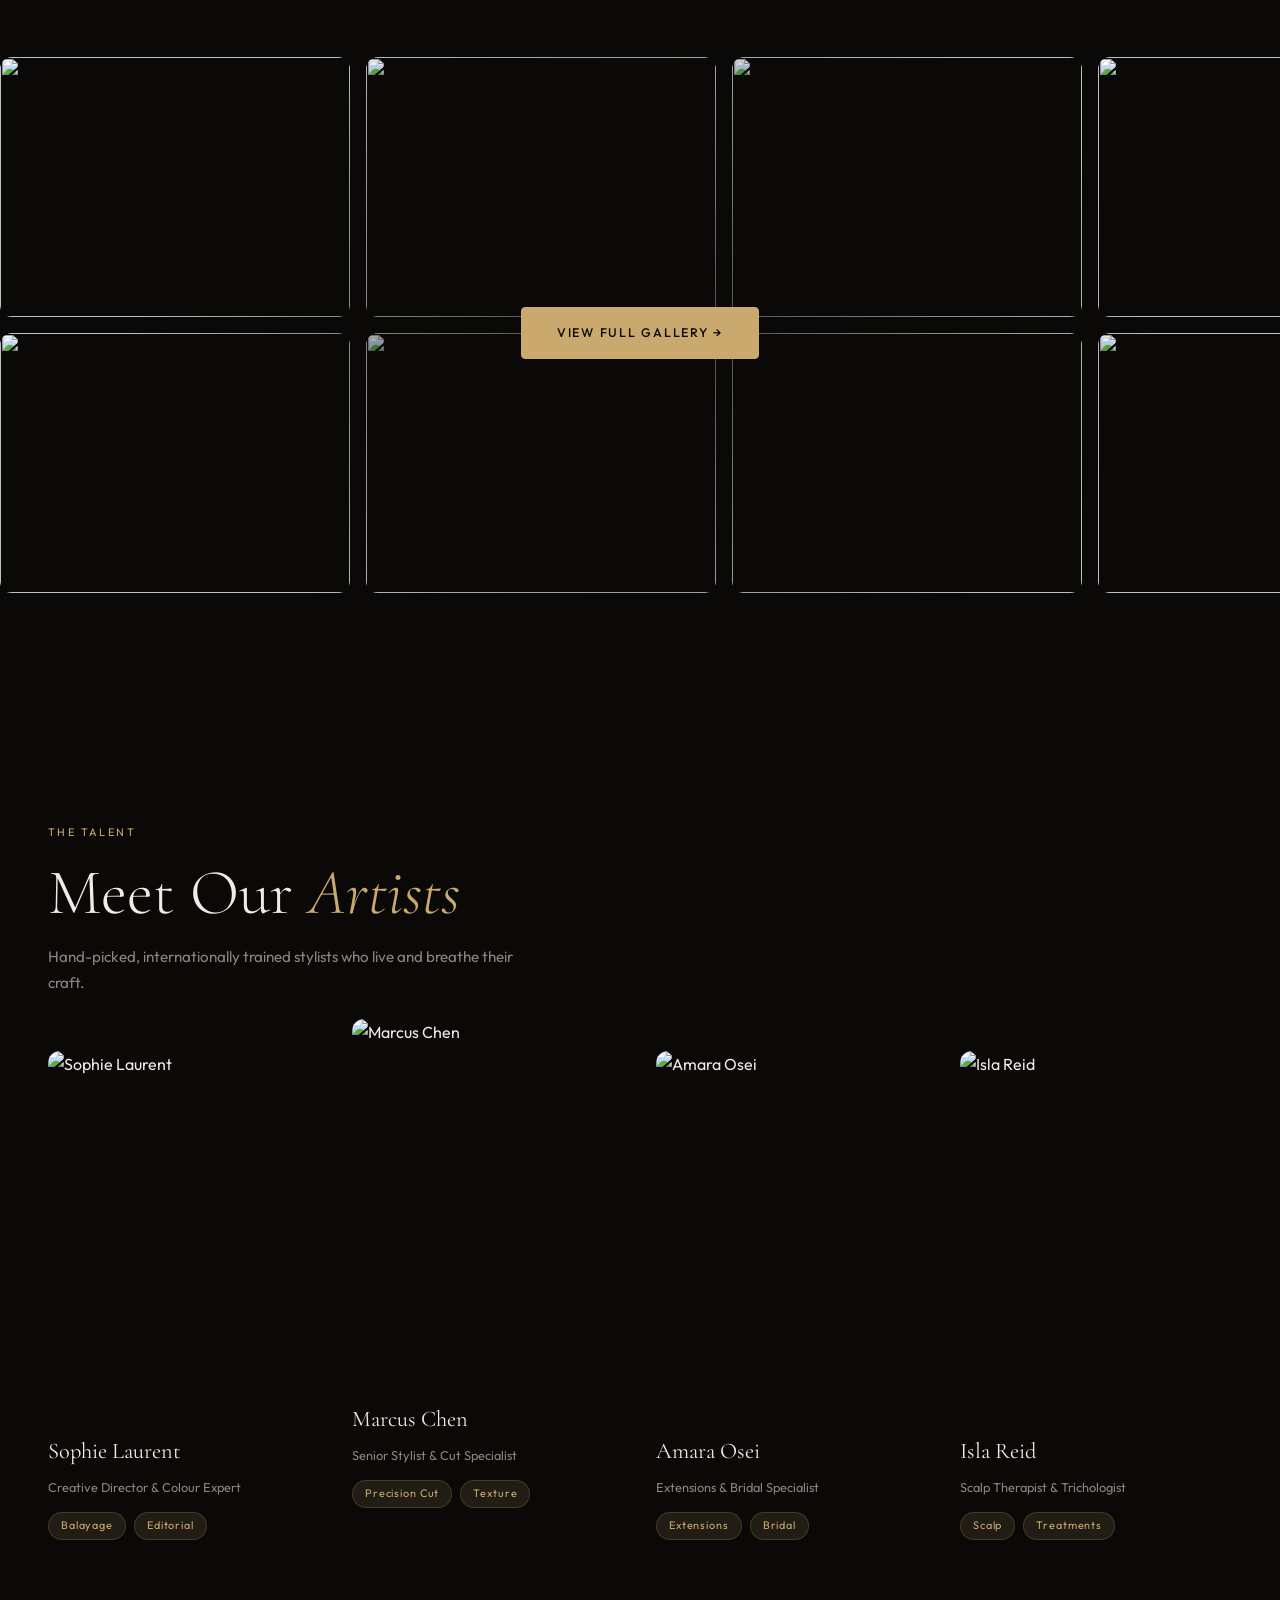
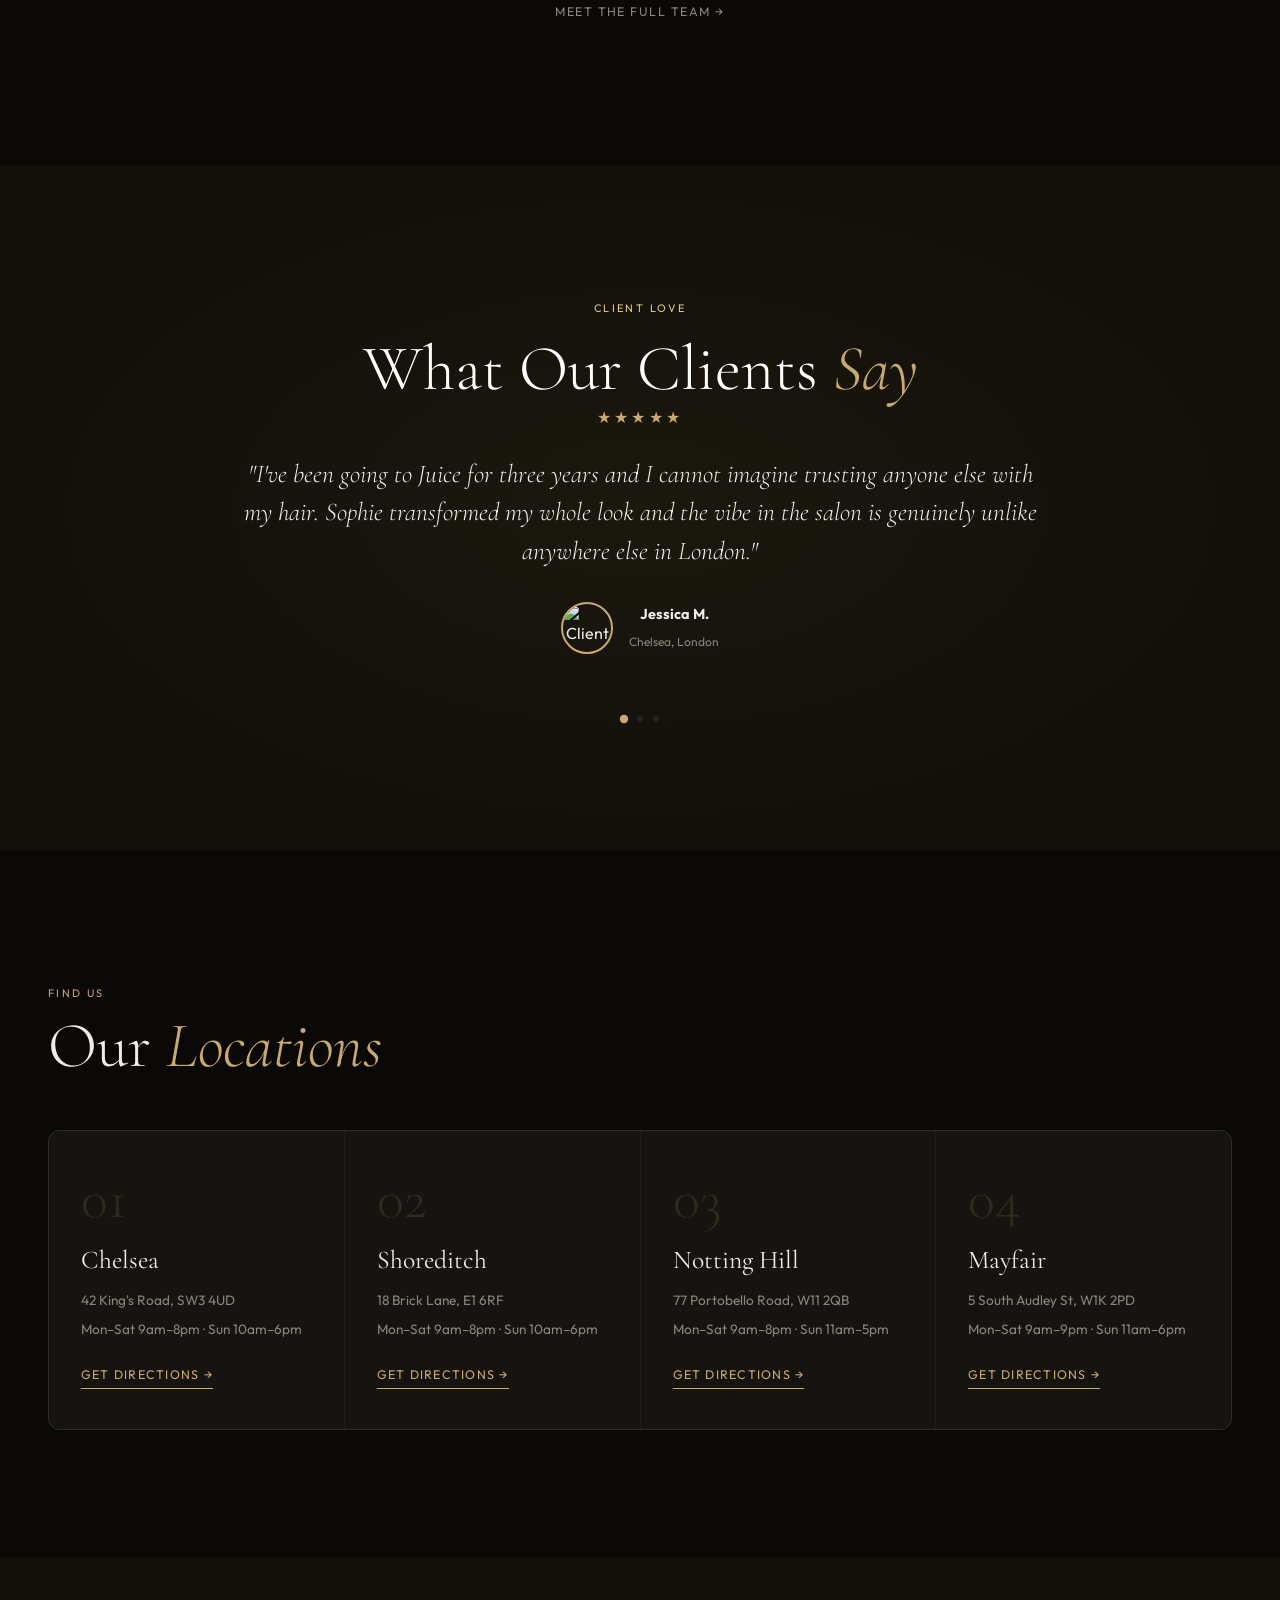
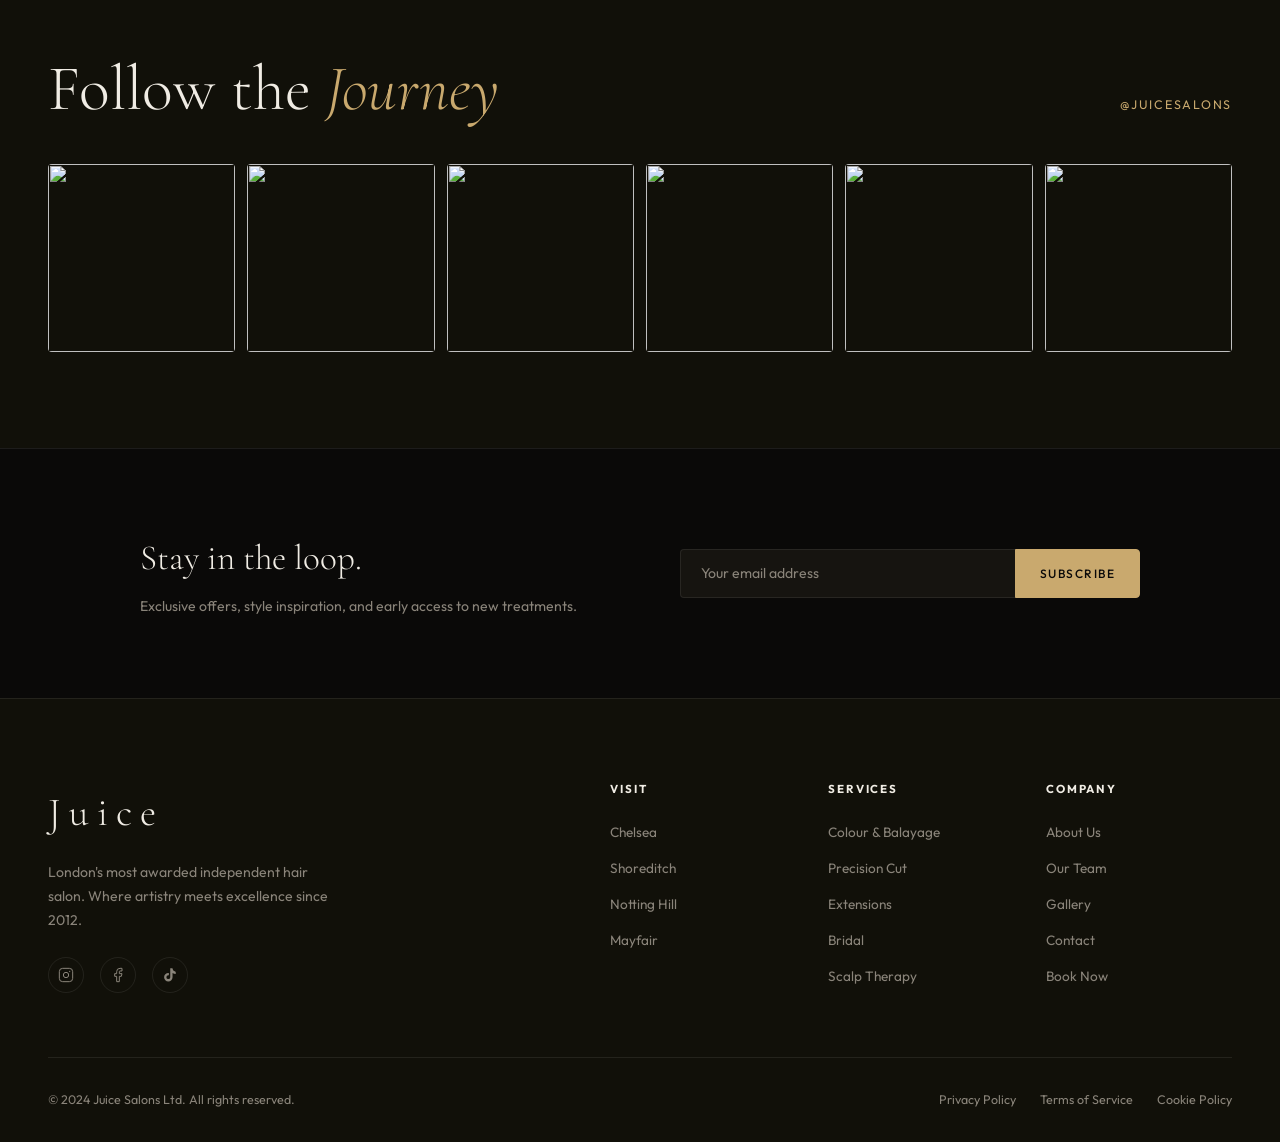
==== commit 3e980c86: "Year change by vinit" ====
--- a/pages/Index.html
+++ b/pages/Index.html
@@ -77,7 +77,7 @@
     <div class="hero-content">
       <div class="hero-eyebrow">
         <span class="hero-dot"></span>
-        <span>Est. 2012 · London</span>
+        <span>2019 Dhule</span>
       </div>
       <h1 class="hero-title">
         <span class="hero-line">Where Hair</span>
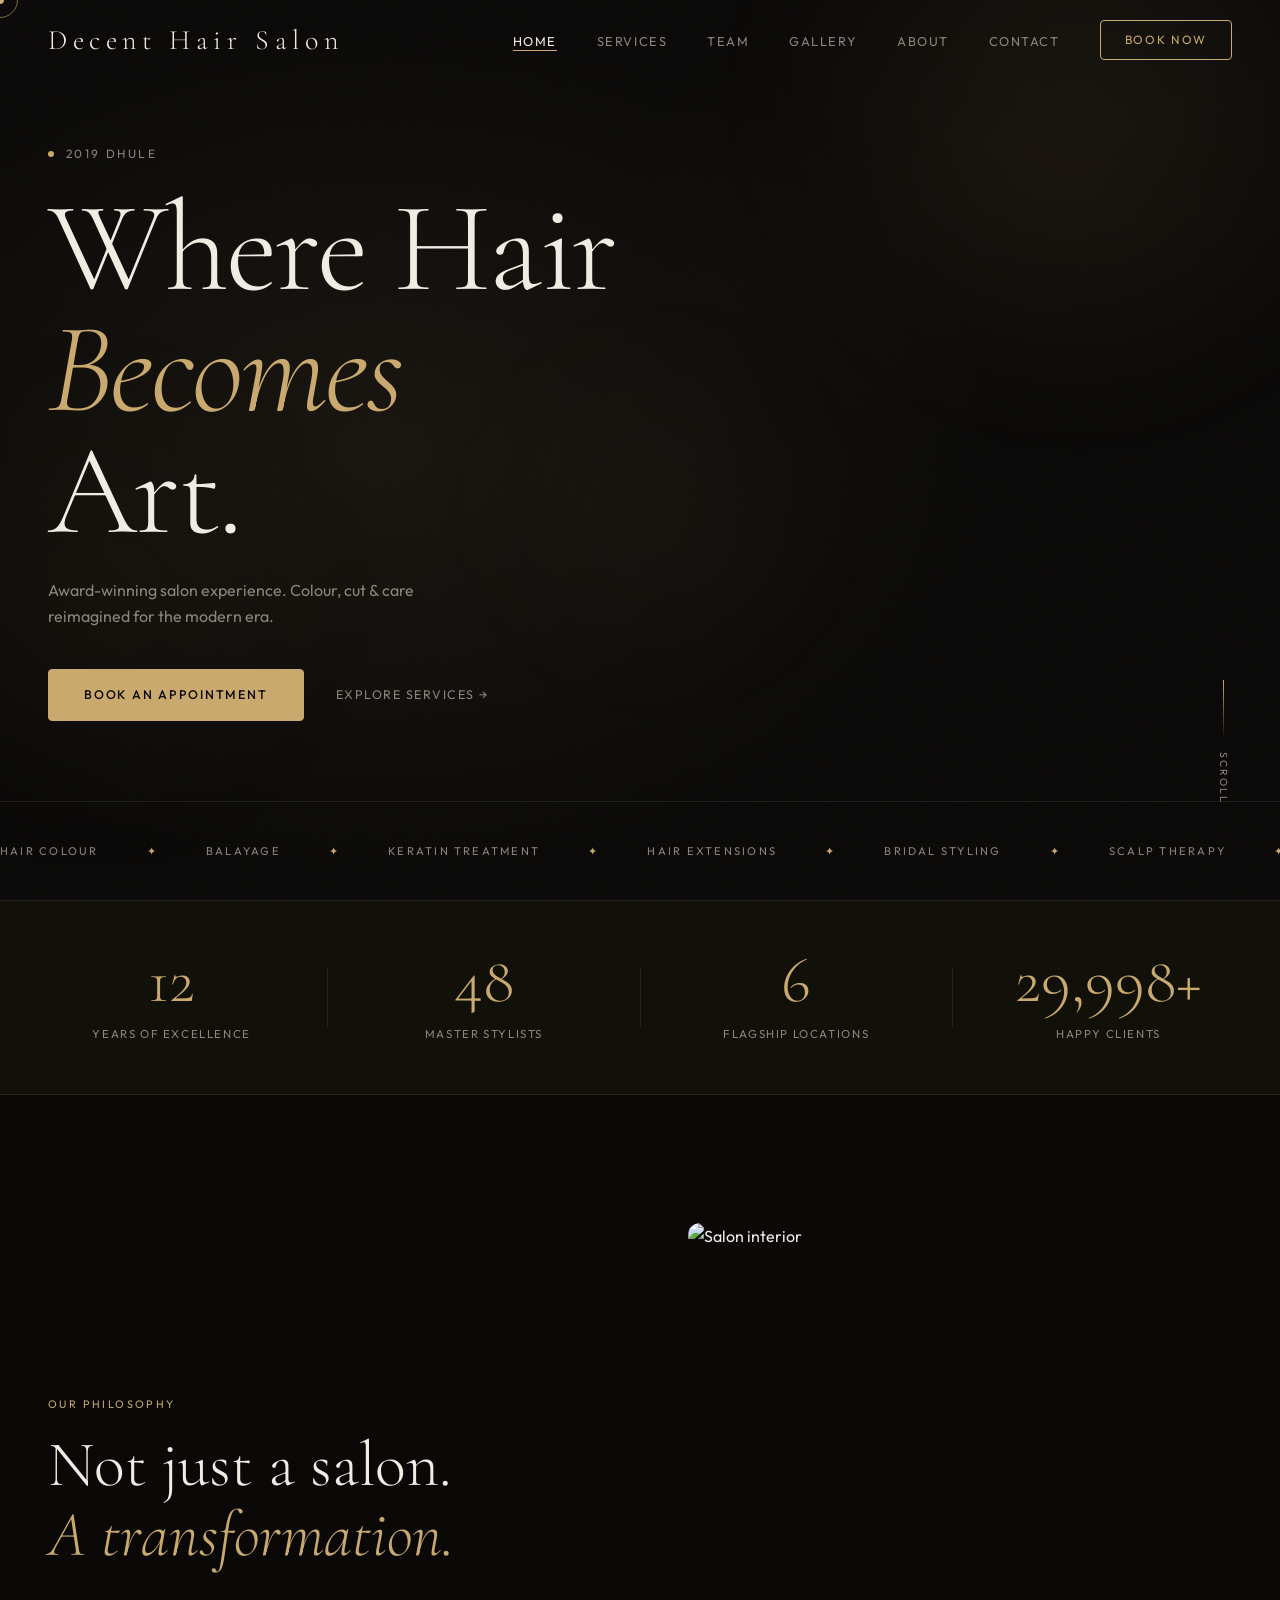
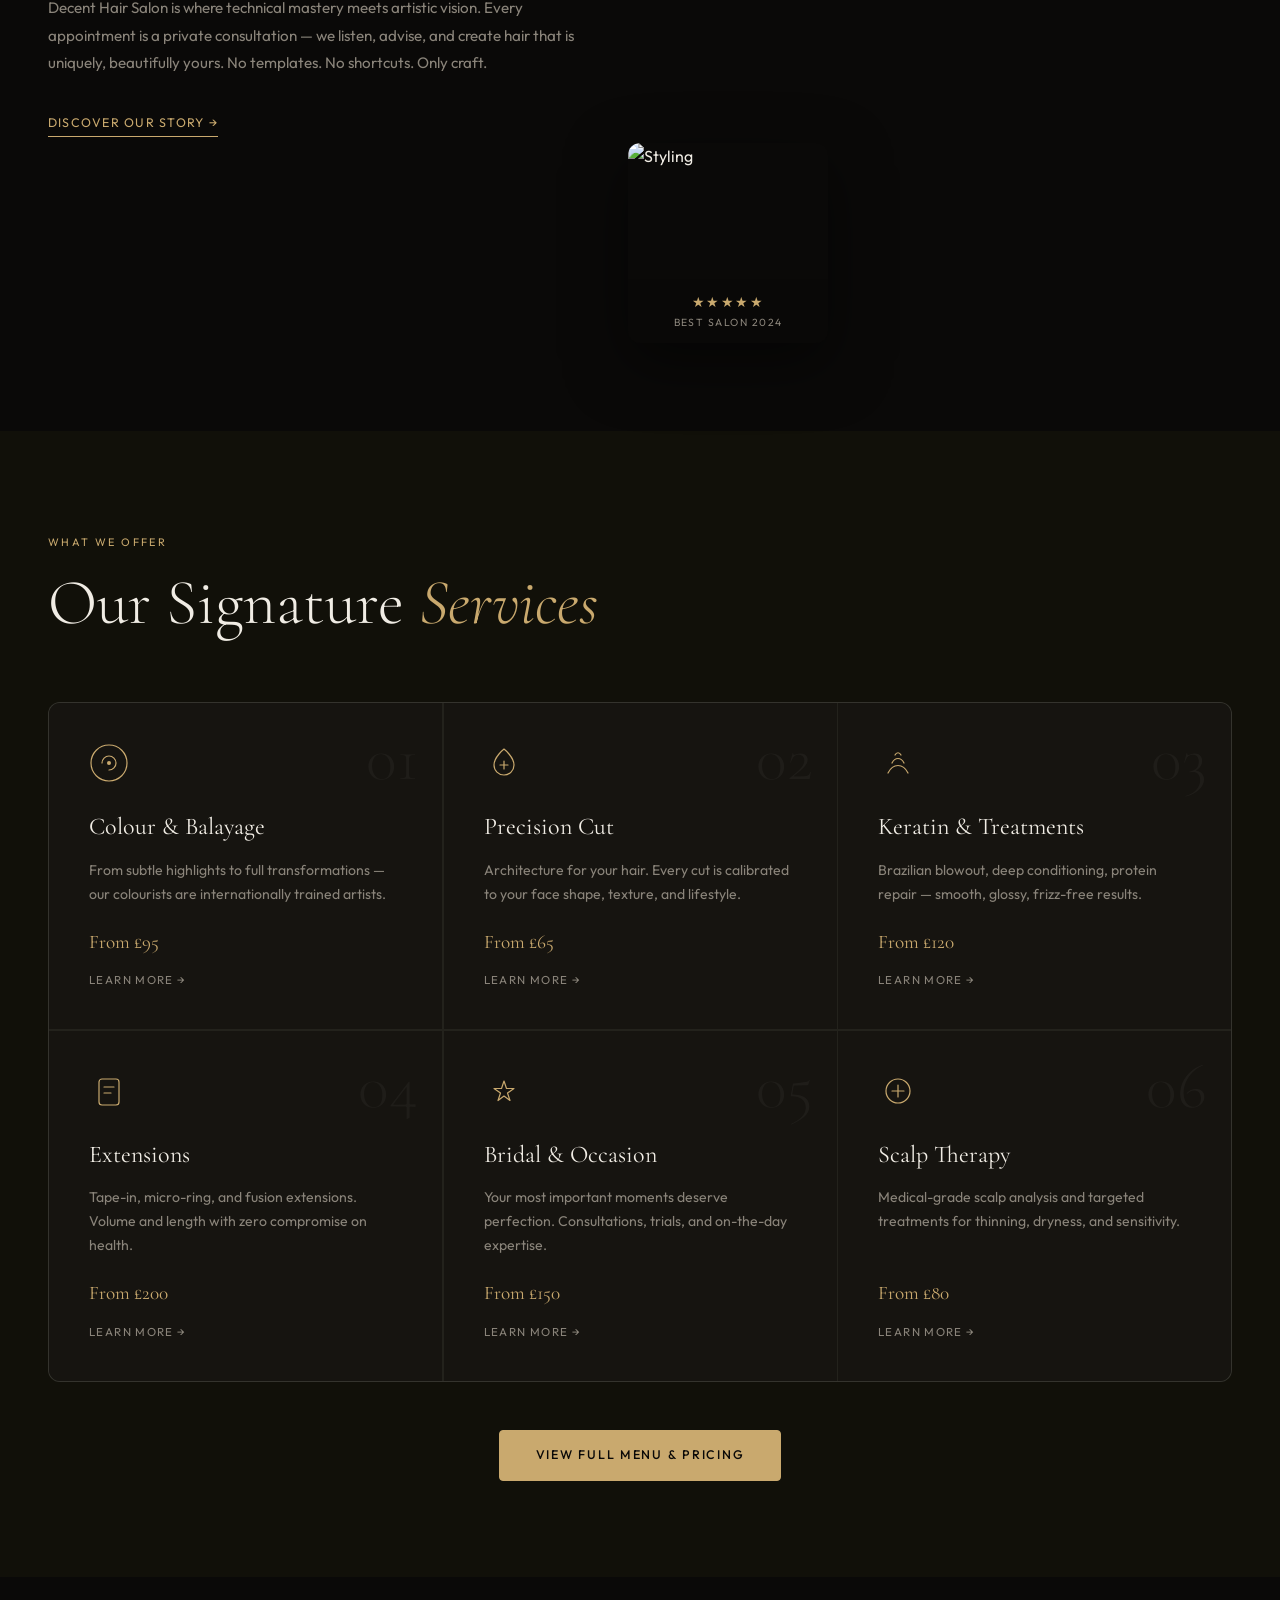
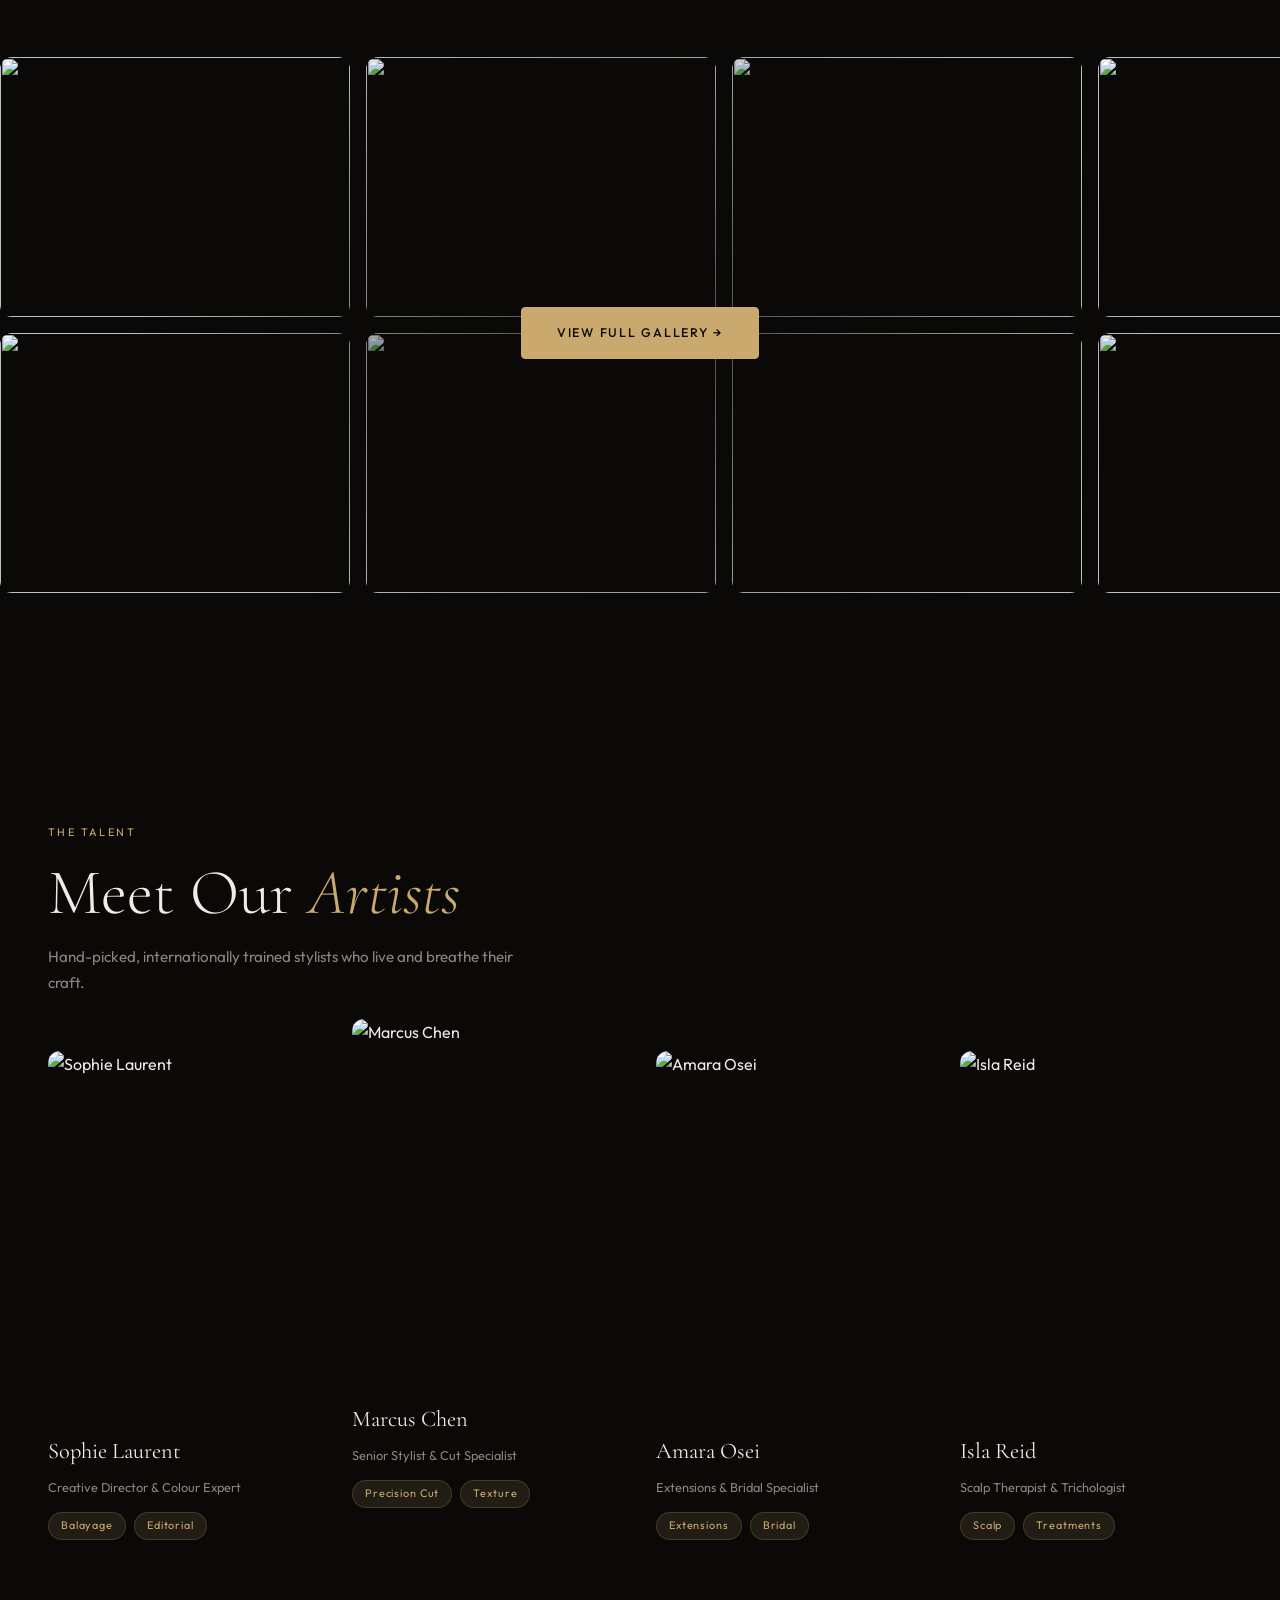
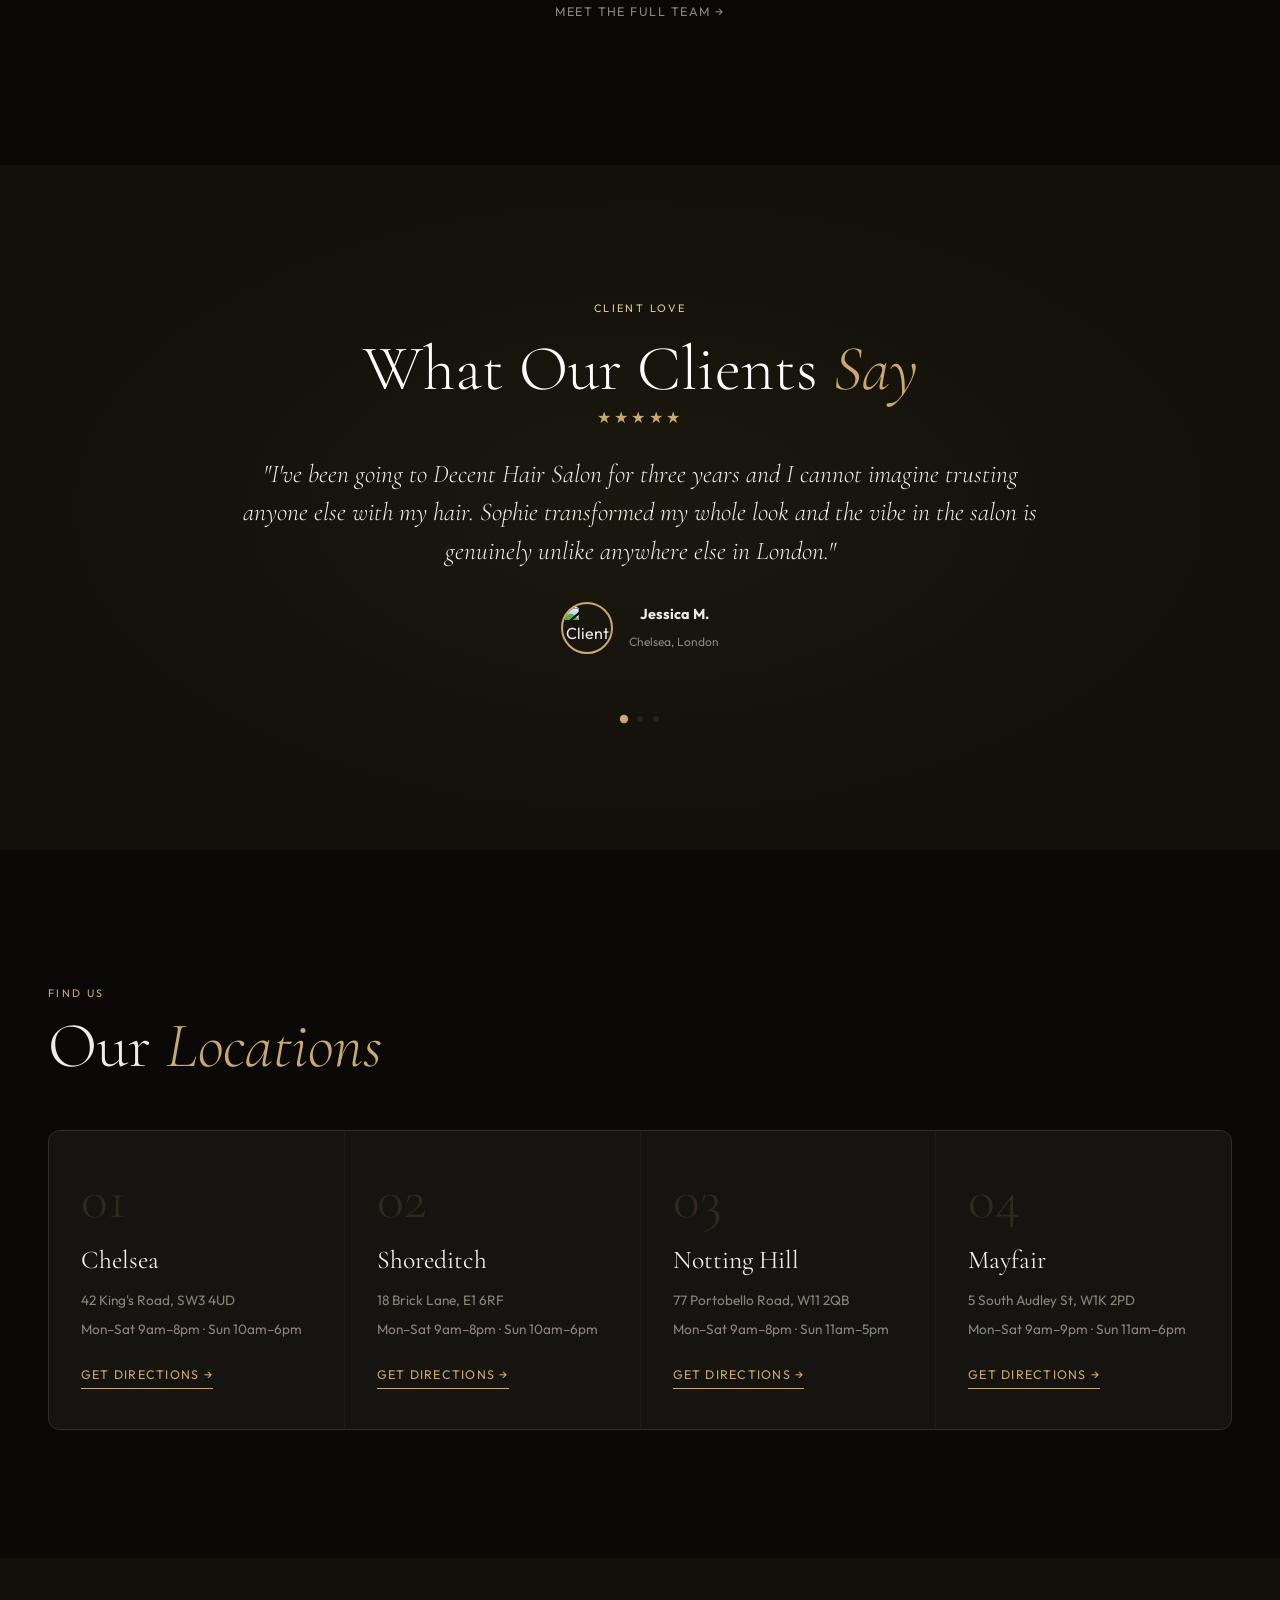
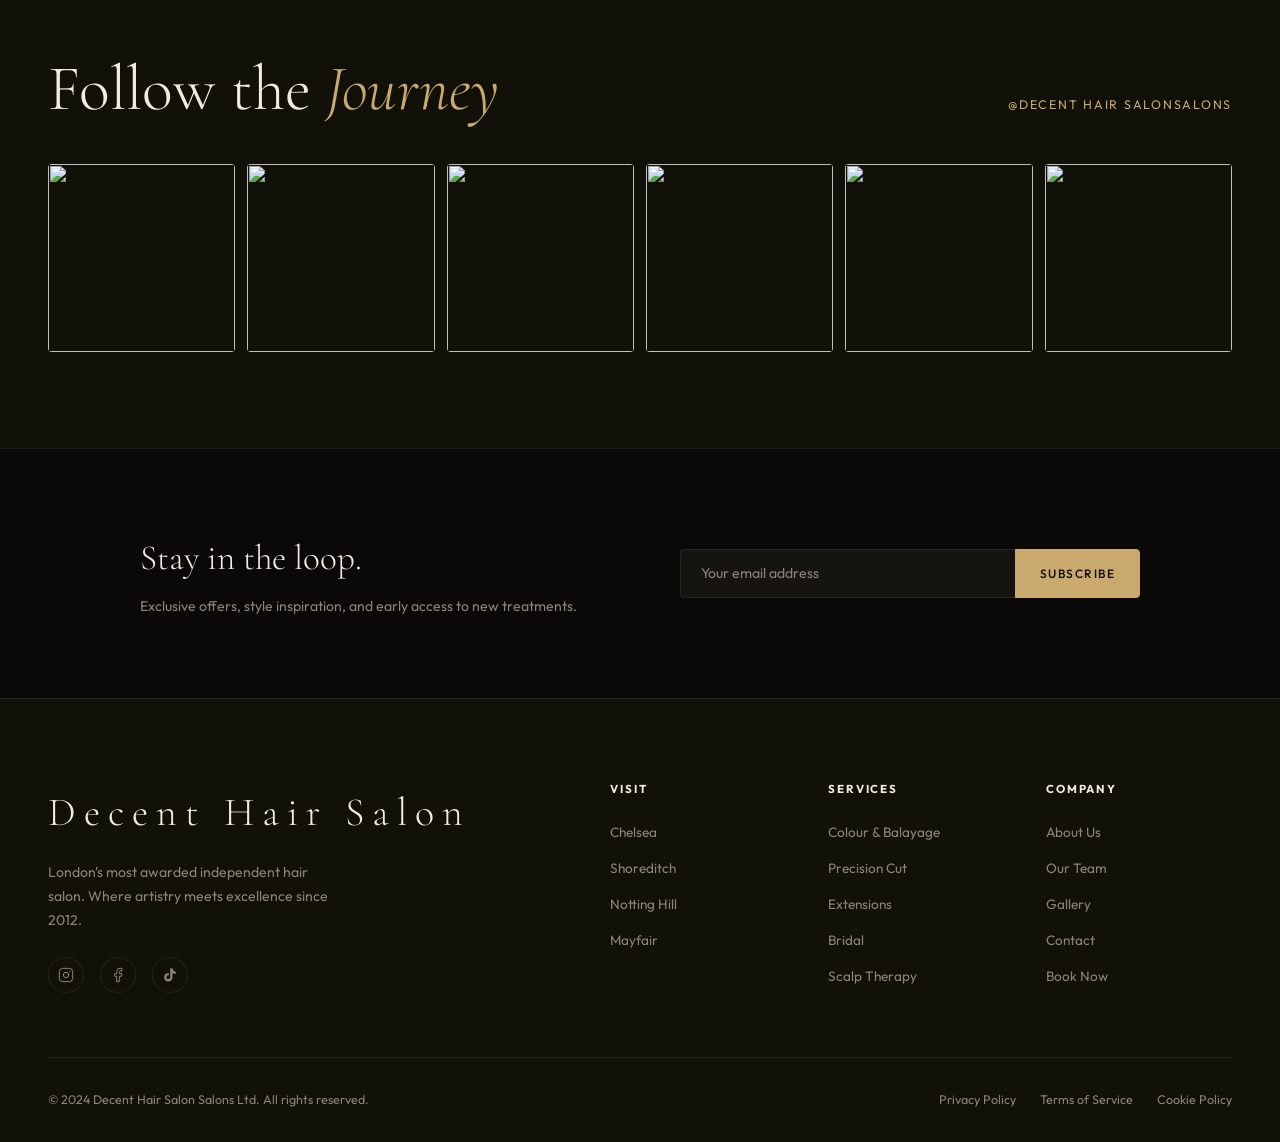
==== commit a9549d2f: "Salon name change" ====
--- a/pages/Index.html
+++ b/pages/Index.html
@@ -3,7 +3,7 @@
 <head>
   <meta charset="UTF-8" />
   <meta name="viewport" content="width=device-width, initial-scale=1.0" />
-  <title>Juice — Luxury Hair & Beauty Salon</title>
+  <title>Decent Hair Salon — Luxury Hair & Beauty Salon</title>
   <link rel="stylesheet" href="css/style.css" />
   <link rel="preconnect" href="https://fonts.googleapis.com" />
   <link rel="preconnect" href="https://fonts.gstatic.com" crossorigin />
@@ -19,7 +19,7 @@
   <div class="preloader" id="preloader">
     <div class="preloader-inner">
       <svg viewBox="0 0 200 60" class="preloader-logo">
-        <text x="10" y="48" font-family="Cormorant Garamond" font-size="52" font-weight="300" fill="white">Juice</text>
+        <text x="10" y="48" font-family="Cormorant Garamond" font-size="52" font-weight="300" fill="white">Decent Hair Salon</text>
       </svg>
       <div class="preloader-bar"><div class="preloader-fill" id="preloaderFill"></div></div>
     </div>
@@ -27,7 +27,7 @@
 
   <!-- NAV -->
   <nav class="nav" id="nav">
-    <a href="index.html" class="nav-logo">Juice</a>
+    <a href="index.html" class="nav-logo">Decent Hair Salon</a>
     <ul class="nav-links">
       <li><a href="index.html" class="nav-link active">Home</a></li>
       <li><a href="pages/services.html" class="nav-link">Services</a></li>
@@ -55,7 +55,7 @@
         <li><a href="pages/booking.html" class="mobile-cta">Book Now</a></li>
       </ul>
       <div class="mobile-menu-footer">
-        <p>@Juicesalons</p>
+        <p>@Decent Hair Salonsalons</p>
         <div class="mobile-socials">
           <a href="#">IG</a><a href="#">FB</a><a href="#">TK</a>
         </div>
@@ -146,7 +146,7 @@
     <div class="about-strip-text">
       <div class="section-tag">Our Philosophy</div>
       <h2 class="section-title">Not just a salon.<br/><em>A transformation.</em></h2>
-      <p>Juice is where technical mastery meets artistic vision. Every appointment is a private consultation — we listen, advise, and create hair that is uniquely, beautifully yours. No templates. No shortcuts. Only craft.</p>
+      <p>Decent Hair Salon is where technical mastery meets artistic vision. Every appointment is a private consultation — we listen, advise, and create hair that is uniquely, beautifully yours. No templates. No shortcuts. Only craft.</p>
       <a href="pages/about.html" class="btn-underline">Discover Our Story →</a>
     </div>
     <div class="about-strip-visual">
@@ -346,7 +346,7 @@
       <div class="testimonials-slider" id="testimonialsSlider">
         <div class="testimonial-slide active">
           <div class="testimonial-stars">★★★★★</div>
-          <p class="testimonial-text">"I've been going to Juice for three years and I cannot imagine trusting anyone else with my hair. Sophie transformed my whole look and the vibe in the salon is genuinely unlike anywhere else in London."</p>
+          <p class="testimonial-text">"I've been going to Decent Hair Salon for three years and I cannot imagine trusting anyone else with my hair. Sophie transformed my whole look and the vibe in the salon is genuinely unlike anywhere else in London."</p>
           <div class="testimonial-author">
             <img src="https://images.unsplash.com/photo-1438761681033-6461ffad8d80?w=80&q=80" alt="Client" />
             <div>
@@ -426,7 +426,7 @@
   <section class="instagram-section">
     <div class="instagram-header">
       <h2 class="section-title">Follow the <em>Journey</em></h2>
-      <a href="https://instagram.com" target="_blank" class="insta-handle">@Juicesalons</a>
+      <a href="https://instagram.com" target="_blank" class="insta-handle">@Decent Hair Salonsalons</a>
     </div>
     <div class="insta-grid">
       <div class="insta-item"><img src="https://images.unsplash.com/photo-1519699047748-de8e457a634e?w=400&q=80" alt="" /><div class="insta-overlay"><span>♥ 2.4k</span></div></div>
@@ -456,7 +456,7 @@
   <footer class="footer">
     <div class="footer-top">
       <div class="footer-brand">
-        <div class="footer-logo">Juice</div>
+        <div class="footer-logo">Decent Hair Salon</div>
         <p>London's most awarded independent hair salon. Where artistry meets excellence since 2012.</p>
         <div class="footer-socials">
           <a href="#" aria-label="Instagram">
@@ -503,7 +503,7 @@
       </div>
     </div>
     <div class="footer-bottom">
-      <p>© 2024 Juice Salons Ltd. All rights reserved.</p>
+      <p>© 2024 Decent Hair Salon Salons Ltd. All rights reserved.</p>
       <div class="footer-legal">
         <a href="#">Privacy Policy</a>
         <a href="#">Terms of Service</a>
